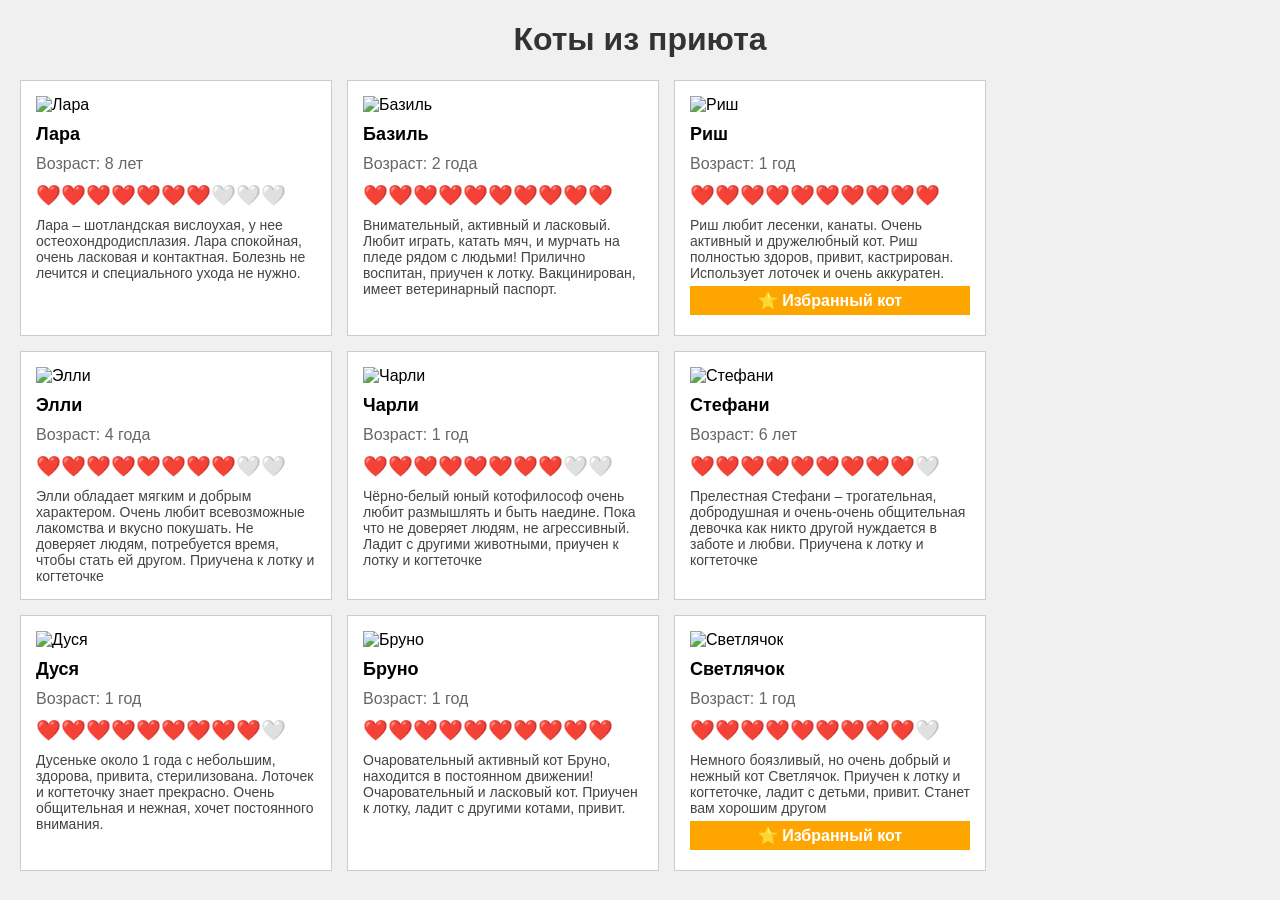
==== index.html @ 75bc2316 "Add files via upload" ====
<!DOCTYPE html>
<html lang="ru">
<head>
    <meta charset="UTF-8">
    <meta name="viewport" content="width=device-width, initial-scale=1.0">
    <title>Коты для усыновления</title>
    <style>
        body {
            font-family: Arial, sans-serif;
            margin: 20px;
            background-color: #f0f0f0;
        }
        
        h1 {
            text-align: center;
            color: #333;
        }
        
        .cats-container {
            display: flex;
            flex-wrap: wrap;
            gap: 15px;
            margin-top: 20px;
        }
        
        .cat-card {
            background: white;
            border: 1px solid #ccc;
            padding: 15px;
            width: 280px;
        }
        
        .cat-img {
            width: 100%;
            height: 180px;
            object-fit: cover;
        }
        
        .cat-name {
            font-weight: bold;
            font-size: 18px;
            margin: 10px 0;
        }
        
        .cat-age {
            color: #666;
            margin: 5px 0;
        }
        
        .rate-hearts {
            font-size: 20px;
            margin: 10px 0;
        }
        
        .description {
            margin-top: 10px;
            font-size: 14px;
            color: #444;
        }
        
        .favourite {
            background-color: orange;
            color: white;
            font-weight: bold;
            margin: 5px 0;
            text-align: center;
            padding: 5px;
        }
    </style>
</head>
<body>
    <h1>Коты из приюта</h1>
    
    <div class="cats-container" id="cats-container"></div>

    <script>
        const cats = [
            {
                "name": "Лара",
                "img_link": "https://www.friendforpet.ru/api/sites/default/files/2021-09/167200DD-A44F-4845-8D4D-ACCFC180165A.jpeg",
                "age": 8,
                "rate": 7,
                "favourite": false,
                "description": "Лара – шотландская вислоухая, у нее остеохондродисплазия. Лара спокойная, очень ласковая и контактная. Болезнь не лечится и специального ухода не нужно.",
                "id": 1
            },
            {
                "name": "Базиль",
                "img_link": "https://www.friendforpet.ru/api/sites/default/files/2022-01/064AEBCB-45EC-4CE7-AB13-C65F10F00B7B.jpeg",
                "age": 2,
                "rate": 10,
                "favourite": false,
                "description": "Внимательный, активный и ласковый. Любит играть, катать мяч, и мурчать на пледе рядом с людьми! Прилично воспитан, приучен к лотку. Вакцинирован, имеет ветеринарный паспорт.",
                "id": 2
            },
            {
                "name": "Риш",
                "img_link": "https://www.friendforpet.ru/api/sites/default/files/2022-01/_DM34706.JPG",
                "age": 1,
                "rate": 10,
                "favourite": true,
                "description": "Риш любит лесенки, канаты. Очень активный и дружелюбный кот. Риш полностью здоров, привит, кастрирован. Использует лоточек и очень аккуратен.",
                "id": 3
            },
            {
                "name": "Элли",
                "img_link": "https://www.friendforpet.ru/api/sites/default/files/2022-01/1_25.jpg",
                "age": 4,
                "rate": 8,
                "favourite": false,
                "description": "Элли обладает мягким и добрым характером. Очень любит всевозможные лакомства и вкусно покушать. Не доверяет людям, потребуется время, чтобы стать ей другом. Приучена к лотку и когтеточке",
                "id": 4
            },
            {
                "name": "Чарли",
                "img_link": "https://www.friendforpet.ru/api/sites/default/files/2022-01/%D0%BB%D0%B5%D0%B2%D0%B83_%D0%B0%D0%BB%D0%B5%D0%BA%D1%81.jpg",
                "age": 1,
                "rate": 8,
                "favourite": false,
                "description": "Чёрно-белый юный котофилософ очень любит размышлять и быть наедине. Пока что не доверяет людям, не агрессивный. Ладит с другими животными, приучен к лотку и когтеточке",
                "id": 5
            },
            {
                "name": "Стефани",
                "img_link": "https://www.friendforpet.ru/api/sites/default/files/2022-01/4_30.jpg",
                "age": 6,
                "rate": 9,
                "favourite": false,
                "description": "Прелестная Стефани – трогательная, добродушная и очень-очень общительная девочка как никто другой нуждается в заботе и любви. Приучена к лотку и когтеточке",
                "id": 6
            },
            {
                "name": "Дуся",
                "img_link": "https://www.friendforpet.ru/api/sites/default/files/2022-02/B1444207-6EE3-4BA4-97F7-2F9666AE2F63.jpeg",
                "age": 1,
                "rate": 9,
                "favourite": false,
                "description": "Дусеньке около 1 года с небольшим, здорова, привита, стерилизована. Лоточек и когтеточку знает прекрасно. Очень общительная и нежная, хочет постоянного внимания.",
                "id": 7
            },
            {
                "name": "Бруно",
                "img_link": "https://www.friendforpet.ru/api/sites/default/files/2022-01/IMG-20211223-WA0049.jpg",
                "age": 1,
                "rate": 10,
                "favourite": false,
                "description": "Очаровательный активный кот Бруно, находится в постоянном движении! Очаровательный и ласковый кот. Приучен к лотку, ладит с другими котами, привит.",
                "id": 8
            },
            {
                "name": "Светлячок",
                "img_link": "https://www.friendforpet.ru/api/sites/default/files/2022-01/%D1%81%D0%B2%D0%B5%D1%82%D0%BB%D1%8F%D1%87%D0%BE%D0%BA4_%D0%B0%D0%BB%D0%B5%D0%BA%D1%81.jpg",
                "age": 1,
                "rate": 9,
                "favourite": true,
                "description": "Немного боязливый, но очень добрый и нежный кот Светлячок. Приучен к лотку и когтеточке, ладит с детьми, привит. Станет вам хорошим другом",
                "id": 9
            }
        ];

        function createHearts(rate) {
            let hearts = "";
            for (let i = 0; i < 10; i++) {
                if (i < rate) {
                    hearts += "❤️";
                } else {
                    hearts += "🤍";
                }
            }
            return hearts;
        }

        function getAgeWord(age) {
            if (age === 1) return "год";
            if (age >= 2 && age <= 4) return "года";
            return "лет";
        }

        function createCatCard(cat) {
            const hearts = createHearts(cat.rate);
            const ageWord = getAgeWord(cat.age);
            
            let imgSrc = cat.img_link;
            
            let html = `
                <div class="cat-card">
                    <img src="${imgSrc}" alt="${cat.name}" class="cat-img">
                    <div class="cat-name">${cat.name}</div>
                    <div class="cat-age">Возраст: ${cat.age} ${ageWord}</div>
                    <div class="rate-hearts">${hearts}</div>
                    <div class="description">${cat.description}</div>
            `;
            
            if (cat.favourite) {
                html += `<div class="favourite">⭐ Избранный кот</div>`;
            }
            
            html += `</div>`;
            
            return html;
        }

        function displayCats() {
            const container = document.getElementById("cats-container");
            let allCardsHTML = "";
            
            cats.forEach(cat => {
                allCardsHTML += createCatCard(cat);
            });
            
            container.innerHTML = allCardsHTML;
        }

        document.addEventListener("DOMContentLoaded", displayCats);
    </script>
</body>
</html>
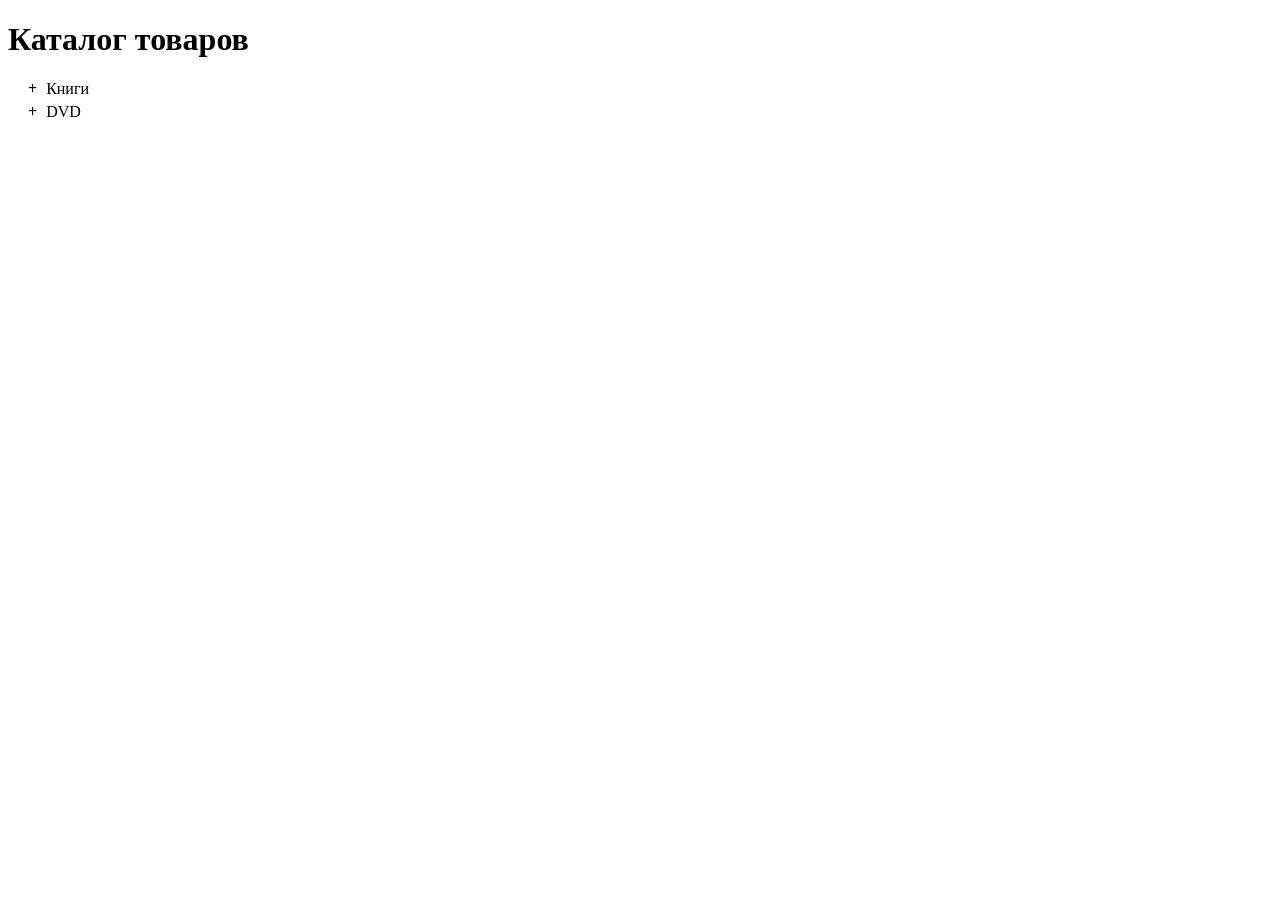
==== commit cd5b690b: "Update index.html" ====
--- a/index.html
+++ b/index.html
@@ -2,216 +2,85 @@
 <html lang="ru">
 <head>
     <meta charset="UTF-8">
-    <meta name="viewport" content="width=device-width, initial-scale=1.0">
-    <title>Коты для усыновления</title>
+    <title>Каталог товаров с плюсами и минусами</title>
     <style>
-        body {
-            font-family: Arial, sans-serif;
-            margin: 20px;
-            background-color: #f0f0f0;
+        ul {
+            list-style: none;
+            margin-left: 20px;
+            padding-left: 0;
         }
-        
-        h1 {
-            text-align: center;
-            color: #333;
-        }
-        
-        .cats-container {
-            display: flex;
-            flex-wrap: wrap;
-            gap: 15px;
-            margin-top: 20px;
-        }
-        
-        .cat-card {
-            background: white;
-            border: 1px solid #ccc;
-            padding: 15px;
-            width: 280px;
-        }
-        
-        .cat-img {
-            width: 100%;
-            height: 180px;
-            object-fit: cover;
-        }
-        
-        .cat-name {
-            font-weight: bold;
-            font-size: 18px;
-            margin: 10px 0;
-        }
-        
-        .cat-age {
-            color: #666;
+        li {
             margin: 5px 0;
         }
-        
-        .rate-hearts {
-            font-size: 20px;
-            margin: 10px 0;
+        .marker {
+            font-weight: bold;
+            margin-right: 5px;
         }
-        
-        .description {
-            margin-top: 10px;
-            font-size: 14px;
-            color: #444;
-        }
-        
-        .favourite {
-            background-color: orange;
-            color: white;
-            font-weight: bold;
-            margin: 5px 0;
-            text-align: center;
-            padding: 5px;
+        ul[hidden] {
+            display: none;
         }
     </style>
 </head>
 <body>
-    <h1>Коты из приюта</h1>
-    
-    <div class="cats-container" id="cats-container"></div>
+    <h1>Каталог товаров</h1>
+
+    <ul id="catalog">
+        <li>
+            <span class="marker">+ </span><span class="item-text">Книги</span>
+            <ul hidden>
+                <li><span class="marker">+ </span><span class="item-text">Отечественные</span></li>
+                <li>
+                    <span class="marker">+ </span><span class="item-text">Зарубежные</span>
+                    <ul hidden>
+                        <li><span class="marker">+ </span><span class="item-text">Детективы</span></li>
+                        <li><span class="marker">+ </span><span class="item-text">Научная фантастика</span></li>
+                        <li><span class="marker">+ </span><span class="item-text">Исторические</span></li>
+                    </ul>
+                </li>
+            </ul>
+        </li>
+        <li>
+            <span class="marker">+ </span><span class="item-text">DVD</span>
+            <ul hidden>
+                <li>
+                    <span class="marker">+ </span><span class="item-text">Отечественные</span>
+                    <ul hidden>
+                        <li><span class="marker">+ </span><span class="item-text">Детективы</span></li>
+                        <li><span class="marker">+ </span><span class="item-text">Научная фантастика</span></li>
+                        <li><span class="marker">+ </span><span class="item-text">Исторические</span></li>
+                    </ul>
+                </li>
+                <li><span class="marker">+ </span><span class="item-text">Зарубежные</span></li>
+            </ul>
+        </li>
+    </ul>
 
     <script>
-        const cats = [
-            {
-                "name": "Лара",
-                "img_link": "https://www.friendforpet.ru/api/sites/default/files/2021-09/167200DD-A44F-4845-8D4D-ACCFC180165A.jpeg",
-                "age": 8,
-                "rate": 7,
-                "favourite": false,
-                "description": "Лара – шотландская вислоухая, у нее остеохондродисплазия. Лара спокойная, очень ласковая и контактная. Болезнь не лечится и специального ухода не нужно.",
-                "id": 1
-            },
-            {
-                "name": "Базиль",
-                "img_link": "https://www.friendforpet.ru/api/sites/default/files/2022-01/064AEBCB-45EC-4CE7-AB13-C65F10F00B7B.jpeg",
-                "age": 2,
-                "rate": 10,
-                "favourite": false,
-                "description": "Внимательный, активный и ласковый. Любит играть, катать мяч, и мурчать на пледе рядом с людьми! Прилично воспитан, приучен к лотку. Вакцинирован, имеет ветеринарный паспорт.",
-                "id": 2
-            },
-            {
-                "name": "Риш",
-                "img_link": "https://www.friendforpet.ru/api/sites/default/files/2022-01/_DM34706.JPG",
-                "age": 1,
-                "rate": 10,
-                "favourite": true,
-                "description": "Риш любит лесенки, канаты. Очень активный и дружелюбный кот. Риш полностью здоров, привит, кастрирован. Использует лоточек и очень аккуратен.",
-                "id": 3
-            },
-            {
-                "name": "Элли",
-                "img_link": "https://www.friendforpet.ru/api/sites/default/files/2022-01/1_25.jpg",
-                "age": 4,
-                "rate": 8,
-                "favourite": false,
-                "description": "Элли обладает мягким и добрым характером. Очень любит всевозможные лакомства и вкусно покушать. Не доверяет людям, потребуется время, чтобы стать ей другом. Приучена к лотку и когтеточке",
-                "id": 4
-            },
-            {
-                "name": "Чарли",
-                "img_link": "https://www.friendforpet.ru/api/sites/default/files/2022-01/%D0%BB%D0%B5%D0%B2%D0%B83_%D0%B0%D0%BB%D0%B5%D0%BA%D1%81.jpg",
-                "age": 1,
-                "rate": 8,
-                "favourite": false,
-                "description": "Чёрно-белый юный котофилософ очень любит размышлять и быть наедине. Пока что не доверяет людям, не агрессивный. Ладит с другими животными, приучен к лотку и когтеточке",
-                "id": 5
-            },
-            {
-                "name": "Стефани",
-                "img_link": "https://www.friendforpet.ru/api/sites/default/files/2022-01/4_30.jpg",
-                "age": 6,
-                "rate": 9,
-                "favourite": false,
-                "description": "Прелестная Стефани – трогательная, добродушная и очень-очень общительная девочка как никто другой нуждается в заботе и любви. Приучена к лотку и когтеточке",
-                "id": 6
-            },
-            {
-                "name": "Дуся",
-                "img_link": "https://www.friendforpet.ru/api/sites/default/files/2022-02/B1444207-6EE3-4BA4-97F7-2F9666AE2F63.jpeg",
-                "age": 1,
-                "rate": 9,
-                "favourite": false,
-                "description": "Дусеньке около 1 года с небольшим, здорова, привита, стерилизована. Лоточек и когтеточку знает прекрасно. Очень общительная и нежная, хочет постоянного внимания.",
-                "id": 7
-            },
-            {
-                "name": "Бруно",
-                "img_link": "https://www.friendforpet.ru/api/sites/default/files/2022-01/IMG-20211223-WA0049.jpg",
-                "age": 1,
-                "rate": 10,
-                "favourite": false,
-                "description": "Очаровательный активный кот Бруно, находится в постоянном движении! Очаровательный и ласковый кот. Приучен к лотку, ладит с другими котами, привит.",
-                "id": 8
-            },
-            {
-                "name": "Светлячок",
-                "img_link": "https://www.friendforpet.ru/api/sites/default/files/2022-01/%D1%81%D0%B2%D0%B5%D1%82%D0%BB%D1%8F%D1%87%D0%BE%D0%BA4_%D0%B0%D0%BB%D0%B5%D0%BA%D1%81.jpg",
-                "age": 1,
-                "rate": 9,
-                "favourite": true,
-                "description": "Немного боязливый, но очень добрый и нежный кот Светлячок. Приучен к лотку и когтеточке, ладит с детьми, привит. Станет вам хорошим другом",
-                "id": 9
-            }
-        ];
+        document.addEventListener('DOMContentLoaded', function() {
+            const items = document.querySelectorAll('#catalog li');
 
-        function createHearts(rate) {
-            let hearts = "";
-            for (let i = 0; i < 10; i++) {
-                if (i < rate) {
-                    hearts += "❤️";
+            items.forEach(function(li) {
+                const submenu = li.querySelector(':scope > ul');
+                const marker = li.querySelector('.marker');
+                const textSpan = li.querySelector('.item-text');
+
+                if (submenu) {
+                    li.addEventListener('click', function(event) {
+                        event.stopPropagation();
+                        submenu.hidden = !submenu.hidden;
+                        if (submenu.hidden) {
+                            marker.textContent = '+ ';
+                        } else {
+                            marker.textContent = '- ';
+                        }
+                    });
                 } else {
-                    hearts += "🤍";
+                    li.addEventListener('click', function(event) {
+                        event.stopPropagation();
+                    });
                 }
-            }
-            return hearts;
-        }
-
-        function getAgeWord(age) {
-            if (age === 1) return "год";
-            if (age >= 2 && age <= 4) return "года";
-            return "лет";
-        }
-
-        function createCatCard(cat) {
-            const hearts = createHearts(cat.rate);
-            const ageWord = getAgeWord(cat.age);
-            
-            let imgSrc = cat.img_link;
-            
-            let html = `
-                <div class="cat-card">
-                    <img src="${imgSrc}" alt="${cat.name}" class="cat-img">
-                    <div class="cat-name">${cat.name}</div>
-                    <div class="cat-age">Возраст: ${cat.age} ${ageWord}</div>
-                    <div class="rate-hearts">${hearts}</div>
-                    <div class="description">${cat.description}</div>
-            `;
-            
-            if (cat.favourite) {
-                html += `<div class="favourite">⭐ Избранный кот</div>`;
-            }
-            
-            html += `</div>`;
-            
-            return html;
-        }
-
-        function displayCats() {
-            const container = document.getElementById("cats-container");
-            let allCardsHTML = "";
-            
-            cats.forEach(cat => {
-                allCardsHTML += createCatCard(cat);
             });
-            
-            container.innerHTML = allCardsHTML;
-        }
-
-        document.addEventListener("DOMContentLoaded", displayCats);
+        });
     </script>
 </body>
-</html>+</html>
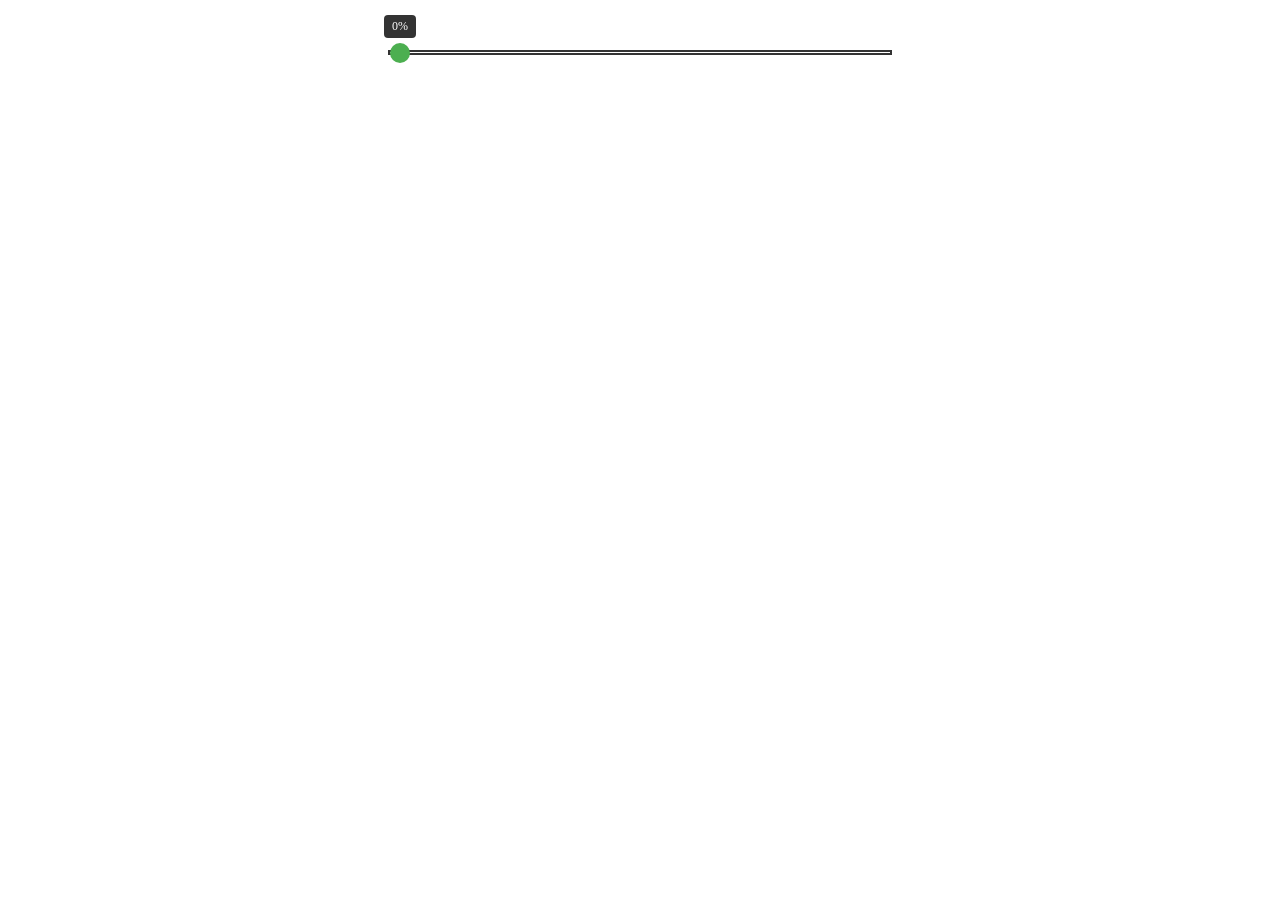
==== commit 186e5a04: "KT4" ====
--- a/index.html
+++ b/index.html
@@ -1,86 +1,153 @@
 <!DOCTYPE html>
-<html lang="ru">
+<html lang="en">
 <head>
     <meta charset="UTF-8">
-    <title>Каталог товаров с плюсами и минусами</title>
+    <meta name="viewport" content="width=device-width, initial-scale=1.0">
+    <title>Document</title>
     <style>
-        ul {
-            list-style: none;
-            margin-left: 20px;
-            padding-left: 0;
+        #box {
+            width: 500px;
+            height: 1px;
+            border: 2px solid #333;
+            position: relative;
+            margin: 50px auto;
+            background-color: #ffffff;
         }
-        li {
-            margin: 5px 0;
+        
+        #shrek {
+            width: 20px;
+            height: 20px;
+            background-color: #4caf50;
+            border-radius: 50%;
+            position: absolute;
+            cursor: pointer;
+            left: 0;
+            top: 50%;
+            transform: translateY(-50%);
         }
-        .marker {
-            font-weight: bold;
-            margin-right: 5px;
+        
+        #shrek:hover {
+            background-color: #45a049;
         }
-        ul[hidden] {
-            display: none;
+
+        .counter {
+            position: absolute;
+            bottom: 25px;
+            left: 50%;
+            transform: translateX(-50%);
+            background-color: rgba(0, 0, 0, 0.8);
+            color: white;
+            padding: 4px 8px;
+            border-radius: 4px;
+            font-size: 12px;
+            white-space: nowrap;
+        }
+
+        .fill-bar {
+            position: absolute;
+            top: 0;
+            left: 0;
+            height: 100%;
+            width: 0%;
+            background-color: #00ff08;
+            pointer-events: none;
+            border-radius: 2px;
         }
     </style>
 </head>
 <body>
-    <h1>Каталог товаров</h1>
+    <div id="box">
+        <div class="fill-bar"></div>
+        <div id="shrek">
+            <div class="counter">0%</div>
+        </div>
+    </div>
+    <script>
+    shrek.onmousedown = (event) =>{
+        event.preventDefault();
+        if (event.button !== 0) return;
+        const leftStop = box.getBoundingClientRect().width - shrek.getBoundingClientRect().width
 
-    <ul id="catalog">
-        <li>
-            <span class="marker">+ </span><span class="item-text">Книги</span>
-            <ul hidden>
-                <li><span class="marker">+ </span><span class="item-text">Отечественные</span></li>
-                <li>
-                    <span class="marker">+ </span><span class="item-text">Зарубежные</span>
-                    <ul hidden>
-                        <li><span class="marker">+ </span><span class="item-text">Детективы</span></li>
-                        <li><span class="marker">+ </span><span class="item-text">Научная фантастика</span></li>
-                        <li><span class="marker">+ </span><span class="item-text">Исторические</span></li>
-                    </ul>
-                </li>
-            </ul>
-        </li>
-        <li>
-            <span class="marker">+ </span><span class="item-text">DVD</span>
-            <ul hidden>
-                <li>
-                    <span class="marker">+ </span><span class="item-text">Отечественные</span>
-                    <ul hidden>
-                        <li><span class="marker">+ </span><span class="item-text">Детективы</span></li>
-                        <li><span class="marker">+ </span><span class="item-text">Научная фантастика</span></li>
-                        <li><span class="marker">+ </span><span class="item-text">Исторические</span></li>
-                    </ul>
-                </li>
-                <li><span class="marker">+ </span><span class="item-text">Зарубежные</span></li>
-            </ul>
-        </li>
-    </ul>
+        const offsetX = event.clientX - shrek.getBoundingClientRect().left
 
-    <script>
-        document.addEventListener('DOMContentLoaded', function() {
-            const items = document.querySelectorAll('#catalog li');
+        function moveTo(event){
+            let left = event.pageX -offsetX - box.getBoundingClientRect().left
+            if(left> leftStop) left = leftStop;
+            if(left<0) left = 0;
 
-            items.forEach(function(li) {
-                const submenu = li.querySelector(':scope > ul');
-                const marker = li.querySelector('.marker');
-                const textSpan = li.querySelector('.item-text');
+            const maxLeft = leftStop;
+            const percentage = (left / maxLeft) * 100;
+            const steps = [0, 10, 20, 30, 40, 50, 60, 70, 80, 90, 100];
+            
+            let closestStep = steps.reduce((prev, curr) => {
+                return (Math.abs(curr - percentage) < Math.abs(prev - percentage) ? curr : prev);
+            });
+            
+            left = (closestStep / 100) * maxLeft;
 
-                if (submenu) {
-                    li.addEventListener('click', function(event) {
-                        event.stopPropagation();
-                        submenu.hidden = !submenu.hidden;
-                        if (submenu.hidden) {
-                            marker.textContent = '+ ';
-                        } else {
-                            marker.textContent = '- ';
-                        }
-                    });
-                } else {
-                    li.addEventListener('click', function(event) {
-                        event.stopPropagation();
-                    });
-                }
-            });
-        });
-    </script>
+            shrek.style.left = left + "px";
+            updateCounter();
+        }
+
+        document.addEventListener("mousemove", moveTo);
+        document.onmouseup = (event) => {
+            if (event.button !==0)return;
+            document.removeEventListener("mousemove", moveTo);
+            document.onmouseup = null;
+            updateCounter();
+        }
+    }
+    const fillBar = document.querySelector('.fill-bar');
+    const counter = document.querySelector('.counter');
+    
+    function updateCounter() {
+        const currentLeft = parseFloat(shrek.style.left) || 0;
+        const maxLeft = box.getBoundingClientRect().width - shrek.getBoundingClientRect().width;
+        let percentage = (currentLeft / maxLeft) * 100;
+        percentage = Math.min(100, Math.max(0, percentage));
+        const roundedPercentage = Math.round(percentage);
+
+        
+        counter.textContent = `${roundedPercentage}%`;
+        counter.classList.add('visible');
+
+        fillBar.style.width = `${percentage}%`;
+    }
+
+    box.addEventListener('click', (event) => {
+    if (event.target === shrek) return;
+    const boxRect = box.getBoundingClientRect();
+    const clickX = event.clientX - boxRect.left;
+    const maxLeft = boxRect.width - shrek.getBoundingClientRect().width;
+    let newLeft = clickX - (shrek.getBoundingClientRect().width / 2);
+    newLeft = Math.max(0, Math.min(maxLeft, newLeft));
+    shrek.style.left = newLeft + "px";
+    updateCounter();
+});
+
+box.addEventListener('click', (event) => {
+    if (event.target === shrek) return; 
+    const boxRect = box.getBoundingClientRect();
+    const shrekRect = shrek.getBoundingClientRect();
+    const clickX = event.clientX - boxRect.left;
+    const maxLeft = boxRect.width - shrekRect.width;
+    let newLeft = clickX - (shrekRect.width / 2);
+    newLeft = Math.max(0, Math.min(maxLeft, newLeft));
+    const percentage = (newLeft / maxLeft) * 100;
+    const steps = [0, 10, 20, 30, 40, 50, 60, 70, 80, 90, 100];
+    
+    let closestStep = steps.reduce((prev, curr) => {
+        return (Math.abs(curr - percentage) < Math.abs(prev - percentage) ? curr : prev);
+    });
+    newLeft = (closestStep / 100) * maxLeft;
+    shrek.style.left = newLeft + "px";
+    updateCounter();
+});
+    
+    setTimeout(() => {
+        updateCounter();
+    }, 100);
+
+</script>
 </body>
-</html>
+</html>
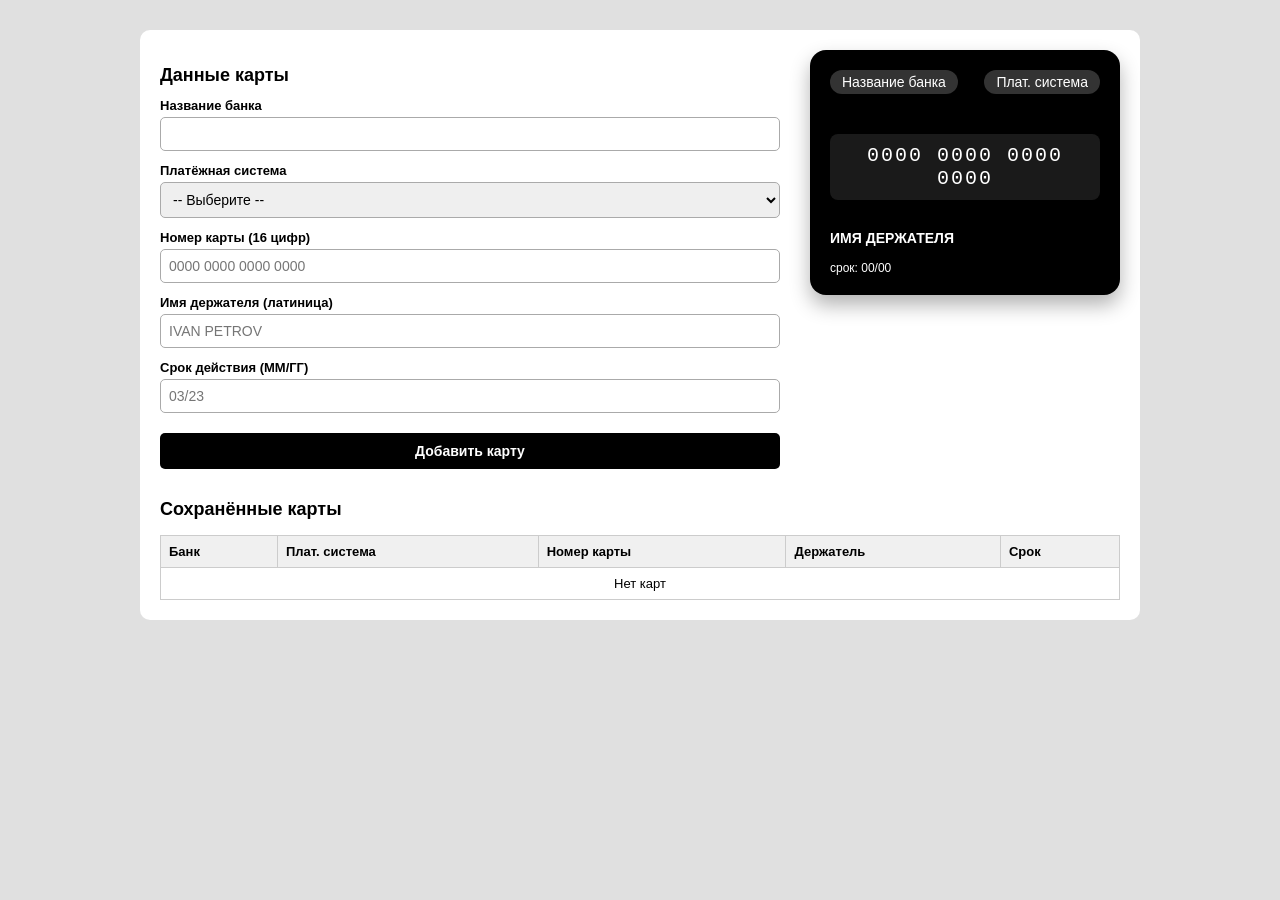
==== commit 99d05861: "KT_BANK_CARD" ====
--- a/index.html
+++ b/index.html
@@ -1,153 +1,310 @@
 <!DOCTYPE html>
-<html lang="en">
+<html lang="ru">
 <head>
     <meta charset="UTF-8">
-    <meta name="viewport" content="width=device-width, initial-scale=1.0">
-    <title>Document</title>
+    <title>Банковская карта</title>
     <style>
-        #box {
-            width: 500px;
-            height: 1px;
-            border: 2px solid #333;
-            position: relative;
-            margin: 50px auto;
-            background-color: #ffffff;
-        }
-        
-        #shrek {
-            width: 20px;
-            height: 20px;
-            background-color: #4caf50;
-            border-radius: 50%;
-            position: absolute;
+        * {
+            margin: 0;
+            padding: 0;
+            box-sizing: border-box;
+        }
+        body {
+            background: #e0e0e0;
+            padding: 30px 20px;
+            font-family: Arial, Helvetica, sans-serif;
+        }
+        .container {
+            max-width: 1000px;
+            margin: 0 auto;
+            background: white;
+            padding: 20px;
+            border-radius: 10px;
+        }
+        .row {
+            display: flex;
+            gap: 30px;
+            flex-wrap: wrap;
+            margin-bottom: 30px;
+        }
+        .form {
+            flex: 2;
+            min-width: 250px;
+        }
+        .card-area {
+            flex: 1;
+            min-width: 280px;
+        }
+        .card {
+            background: black;
+            border-radius: 16px;
+            padding: 20px;
+            color: white;
+            box-shadow: 0 10px 20px rgba(0,0,0,0.3);
+        }
+        .card-top {
+            display: flex;
+            justify-content: space-between;
+            margin-bottom: 40px;
+            font-size: 14px;
+        }
+        .bank {
+            background: rgba(255,255,255,0.2);
+            padding: 4px 12px;
+            border-radius: 20px;
+        }
+        .pay {
+            background: rgba(255,255,255,0.2);
+            padding: 4px 12px;
+            border-radius: 20px;
+        }
+        .card-number {
+            font-family: 'Courier New', monospace;
+            font-size: 20px;
+            letter-spacing: 2px;
+            text-align: center;
+            margin-bottom: 30px;
+            background: rgba(255,255,255,0.1);
+            padding: 10px;
+            border-radius: 8px;
+        }
+        .card-holder {
+            font-size: 14px;
+            text-transform: uppercase;
+            margin-bottom: 15px;
+            font-weight: bold;
+        }
+        .card-expiry {
+            font-size: 12px;
+        }
+        label {
+            display: block;
+            margin-top: 12px;
+            font-size: 13px;
+            font-weight: bold;
+        }
+        input, select, button {
+            width: 100%;
+            padding: 8px;
+            margin-top: 4px;
+            border: 1px solid #aaa;
+            border-radius: 5px;
+            font-family: Arial, sans-serif;
+            font-size: 14px;
+        }
+        button {
+            background: black;
+            color: white;
+            border: none;
+            margin-top: 20px;
             cursor: pointer;
-            left: 0;
-            top: 50%;
-            transform: translateY(-50%);
-        }
-        
-        #shrek:hover {
-            background-color: #45a049;
-        }
-
-        .counter {
-            position: absolute;
-            bottom: 25px;
-            left: 50%;
-            transform: translateX(-50%);
-            background-color: rgba(0, 0, 0, 0.8);
-            color: white;
-            padding: 4px 8px;
-            border-radius: 4px;
-            font-size: 12px;
-            white-space: nowrap;
-        }
-
-        .fill-bar {
-            position: absolute;
-            top: 0;
-            left: 0;
-            height: 100%;
-            width: 0%;
-            background-color: #00ff08;
-            pointer-events: none;
-            border-radius: 2px;
+            padding: 10px;
+            font-weight: bold;
+        }
+        button:hover {
+            background: #333;
+        }
+        table {
+            width: 100%;
+            border-collapse: collapse;
+            margin-top: 15px;
+            font-size: 13px;
+        }
+        th, td {
+            border: 1px solid #ccc;
+            padding: 8px;
+            text-align: left;
+        }
+        th {
+            background: #f0f0f0;
+        }
+        h3 {
+            margin: 15px 0 5px 0;
+            font-size: 18px;
         }
     </style>
 </head>
 <body>
-    <div id="box">
-        <div class="fill-bar"></div>
-        <div id="shrek">
-            <div class="counter">0%</div>
+<div class="container">
+    <div class="row">
+        <div class="form">
+            <h3>Данные карты</h3>
+            <form id="cardForm">
+                <label>Название банка</label>
+                <input type="text" id="bankName" autocomplete="off">
+
+                <label>Платёжная система</label>
+                <select id="paySystem">
+                    <option value="">-- Выберите --</option>
+                    <option value="Visa">Visa</option>
+                    <option value="MasterCard">MasterCard</option>
+                    <option value="Mir">Мир</option>
+                </select>
+
+                <label>Номер карты (16 цифр)</label>
+                <input type="text" id="cardNumber" maxlength="19" placeholder="0000 0000 0000 0000" autocomplete="off">
+
+                <label>Имя держателя (латиница)</label>
+                <input type="text" id="cardHolder" placeholder="IVAN PETROV" autocomplete="off">
+
+                <label>Срок действия (ММ/ГГ)</label>
+                <input type="text" id="expiry" placeholder="03/23" maxlength="5" autocomplete="off">
+
+                <button type="submit">Добавить карту</button>
+            </form>
+        </div>
+
+        <div class="card-area">
+            <div class="card">
+                <div class="card-top">
+                    <span class="bank" id="previewBank">Название банка</span>
+                    <span class="pay" id="previewPay">Плат. система</span>
+                </div>
+                <div class="card-number" id="previewNumber">0000 0000 0000 0000</div>
+                <div class="card-holder" id="previewHolder">ИМЯ ДЕРЖАТЕЛЯ</div>
+                <div class="card-expiry" id="previewExpiry">срок: 00/00</div>
+            </div>
         </div>
     </div>
-    <script>
-    shrek.onmousedown = (event) =>{
-        event.preventDefault();
-        if (event.button !== 0) return;
-        const leftStop = box.getBoundingClientRect().width - shrek.getBoundingClientRect().width
-
-        const offsetX = event.clientX - shrek.getBoundingClientRect().left
-
-        function moveTo(event){
-            let left = event.pageX -offsetX - box.getBoundingClientRect().left
-            if(left> leftStop) left = leftStop;
-            if(left<0) left = 0;
-
-            const maxLeft = leftStop;
-            const percentage = (left / maxLeft) * 100;
-            const steps = [0, 10, 20, 30, 40, 50, 60, 70, 80, 90, 100];
-            
-            let closestStep = steps.reduce((prev, curr) => {
-                return (Math.abs(curr - percentage) < Math.abs(prev - percentage) ? curr : prev);
-            });
-            
-            left = (closestStep / 100) * maxLeft;
-
-            shrek.style.left = left + "px";
-            updateCounter();
-        }
-
-        document.addEventListener("mousemove", moveTo);
-        document.onmouseup = (event) => {
-            if (event.button !==0)return;
-            document.removeEventListener("mousemove", moveTo);
-            document.onmouseup = null;
-            updateCounter();
-        }
-    }
-    const fillBar = document.querySelector('.fill-bar');
-    const counter = document.querySelector('.counter');
-    
-    function updateCounter() {
-        const currentLeft = parseFloat(shrek.style.left) || 0;
-        const maxLeft = box.getBoundingClientRect().width - shrek.getBoundingClientRect().width;
-        let percentage = (currentLeft / maxLeft) * 100;
-        percentage = Math.min(100, Math.max(0, percentage));
-        const roundedPercentage = Math.round(percentage);
-
-        
-        counter.textContent = `${roundedPercentage}%`;
-        counter.classList.add('visible');
-
-        fillBar.style.width = `${percentage}%`;
-    }
-
-    box.addEventListener('click', (event) => {
-    if (event.target === shrek) return;
-    const boxRect = box.getBoundingClientRect();
-    const clickX = event.clientX - boxRect.left;
-    const maxLeft = boxRect.width - shrek.getBoundingClientRect().width;
-    let newLeft = clickX - (shrek.getBoundingClientRect().width / 2);
-    newLeft = Math.max(0, Math.min(maxLeft, newLeft));
-    shrek.style.left = newLeft + "px";
-    updateCounter();
-});
-
-box.addEventListener('click', (event) => {
-    if (event.target === shrek) return; 
-    const boxRect = box.getBoundingClientRect();
-    const shrekRect = shrek.getBoundingClientRect();
-    const clickX = event.clientX - boxRect.left;
-    const maxLeft = boxRect.width - shrekRect.width;
-    let newLeft = clickX - (shrekRect.width / 2);
-    newLeft = Math.max(0, Math.min(maxLeft, newLeft));
-    const percentage = (newLeft / maxLeft) * 100;
-    const steps = [0, 10, 20, 30, 40, 50, 60, 70, 80, 90, 100];
-    
-    let closestStep = steps.reduce((prev, curr) => {
-        return (Math.abs(curr - percentage) < Math.abs(prev - percentage) ? curr : prev);
+
+    <h3>Сохранённые карты</h3>
+    <table id="cardsTable">
+        <thead>
+            <tr><th>Банк</th><th>Плат. система</th><th>Номер карты</th><th>Держатель</th><th>Срок</th></tr>
+        </thead>
+        <tbody id="tableBody"></tbody>
+    </table>
+</div>
+
+<script>
+    const bank = document.getElementById('bankName');
+    const paySys = document.getElementById('paySystem');
+    const number = document.getElementById('cardNumber');
+    const holder = document.getElementById('cardHolder');
+    const expiry = document.getElementById('expiry');
+    const tbody = document.getElementById('tableBody');
+
+    function showEmptyMessage() {
+        tbody.innerHTML = '';
+        const row = document.createElement('tr');
+        const cell = document.createElement('td');
+        cell.setAttribute('colspan', '5');
+        cell.style.textAlign = 'center';
+        cell.textContent = 'Нет карт';
+        row.appendChild(cell);
+        tbody.appendChild(row);
+    }
+    showEmptyMessage();
+
+    function updatePreview() {
+        document.getElementById('previewBank').textContent = bank.value.trim() || 'Название банка';
+        document.getElementById('previewPay').textContent = paySys.value || 'Плат. система';
+        
+        let num = number.value.replace(/\s/g, '').slice(0, 16);
+        let formatted = num.length ? num.match(/.{1,4}/g).join(' ') : '0000 0000 0000 0000';
+        document.getElementById('previewNumber').textContent = formatted;
+        
+        let holderText = holder.value.trim().toUpperCase();
+        document.getElementById('previewHolder').textContent = holderText || 'ИМЯ ДЕРЖАТЕЛЯ';
+        document.getElementById('previewExpiry').textContent = expiry.value.trim() ? `срок: ${expiry.value}` : 'срок: 00/00';
+    }
+
+    function validate() {
+        if (!bank.value.trim()) {
+            console.log('Ошибка: не указано название банка');
+            return false;
+        }
+        if (!paySys.value) {
+            console.log('Ошибка: не выбрана платёжная система');
+            return false;
+        }
+        let numClean = number.value.replace(/\s/g, '');
+        if (!/^\d{16}$/.test(numClean)) {
+            console.log('Ошибка: номер карты должен содержать 16 цифр');
+            return false;
+        }
+        if (!holder.value.trim()) {
+            console.log('Ошибка: не указано имя держателя');
+            return false;
+        }
+        if (!/^[A-Za-z\s\.\-]+$/.test(holder.value.trim())) {
+            console.log('Ошибка: имя держателя должно быть на латинице. Вы ввели: ' + holder.value.trim());
+            return false;
+        }
+        if (!/^(0[1-9]|1[0-2])\/\d{2}$/.test(expiry.value.trim())) {
+            console.log('Ошибка: срок должен быть в формате ММ/ГГ');
+            return false;
+        }
+        return true;
+    }
+
+    function addToTable() {
+        if (tbody.children.length === 1 && tbody.children[0].children[0].getAttribute('colspan') === '5') {
+            tbody.innerHTML = '';
+        }
+        
+        let numClean = number.value.replace(/\s/g, '');
+        let numPretty = numClean.match(/.{1,4}/g).join(' ');
+        
+        const row = document.createElement('tr');
+        
+        const cellBank = document.createElement('td');
+        cellBank.textContent = bank.value.trim();
+        row.appendChild(cellBank);
+        
+        const cellPay = document.createElement('td');
+        cellPay.textContent = paySys.value;
+        row.appendChild(cellPay);
+        
+        const cellNum = document.createElement('td');
+        cellNum.textContent = numPretty;
+        row.appendChild(cellNum);
+        
+        const cellHolder = document.createElement('td');
+        cellHolder.textContent = holder.value.trim().toUpperCase();
+        row.appendChild(cellHolder);
+        
+        const cellExpiry = document.createElement('td');
+        cellExpiry.textContent = expiry.value.trim();
+        row.appendChild(cellExpiry);
+        
+        tbody.appendChild(row);
+    }
+
+    function resetForm() {
+        bank.value = '';
+        paySys.value = '';
+        number.value = '';
+        holder.value = '';
+        expiry.value = '';
+        updatePreview();
+    }
+
+    document.getElementById('cardForm').addEventListener('submit', (e) => {
+        e.preventDefault();
+        if (validate()) {
+            addToTable();
+            resetForm();
+        }
     });
-    newLeft = (closestStep / 100) * maxLeft;
-    shrek.style.left = newLeft + "px";
-    updateCounter();
-});
-    
-    setTimeout(() => {
-        updateCounter();
-    }, 100);
-
+
+    number.addEventListener('input', function() {
+        this.value = this.value.replace(/[^\d]/g, '').replace(/(\d{4})(?=\d)/g, '$1 ').slice(0, 19);
+        updatePreview();
+    });
+
+    expiry.addEventListener('input', function() {
+        let v = this.value.replace(/[^\d]/g, '');
+        if (v.length >= 2) v = v.slice(0, 2) + '/' + v.slice(2, 4);
+        this.value = v.slice(0, 5);
+        updatePreview();
+    });
+
+    holder.addEventListener('input', updatePreview);
+    bank.addEventListener('input', updatePreview);
+    paySys.addEventListener('change', updatePreview);
+
+    updatePreview();
 </script>
 </body>
 </html>
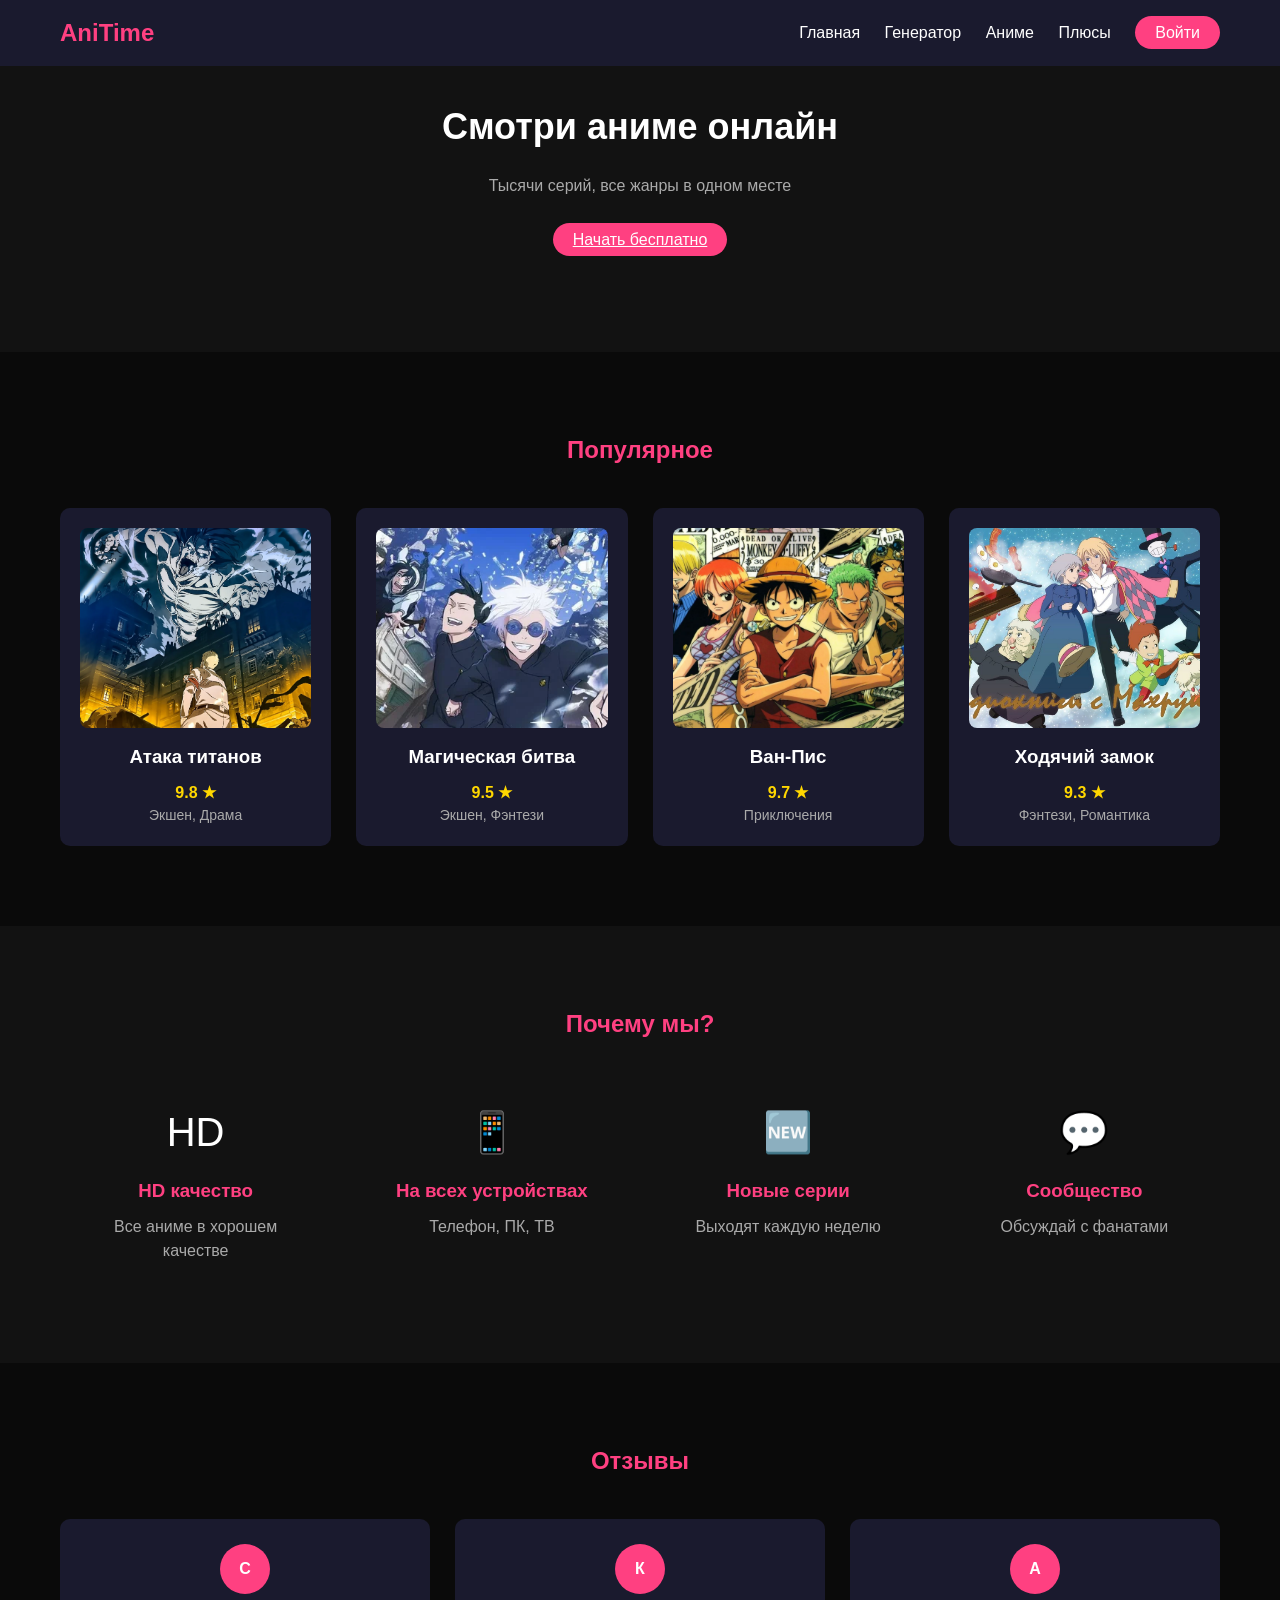
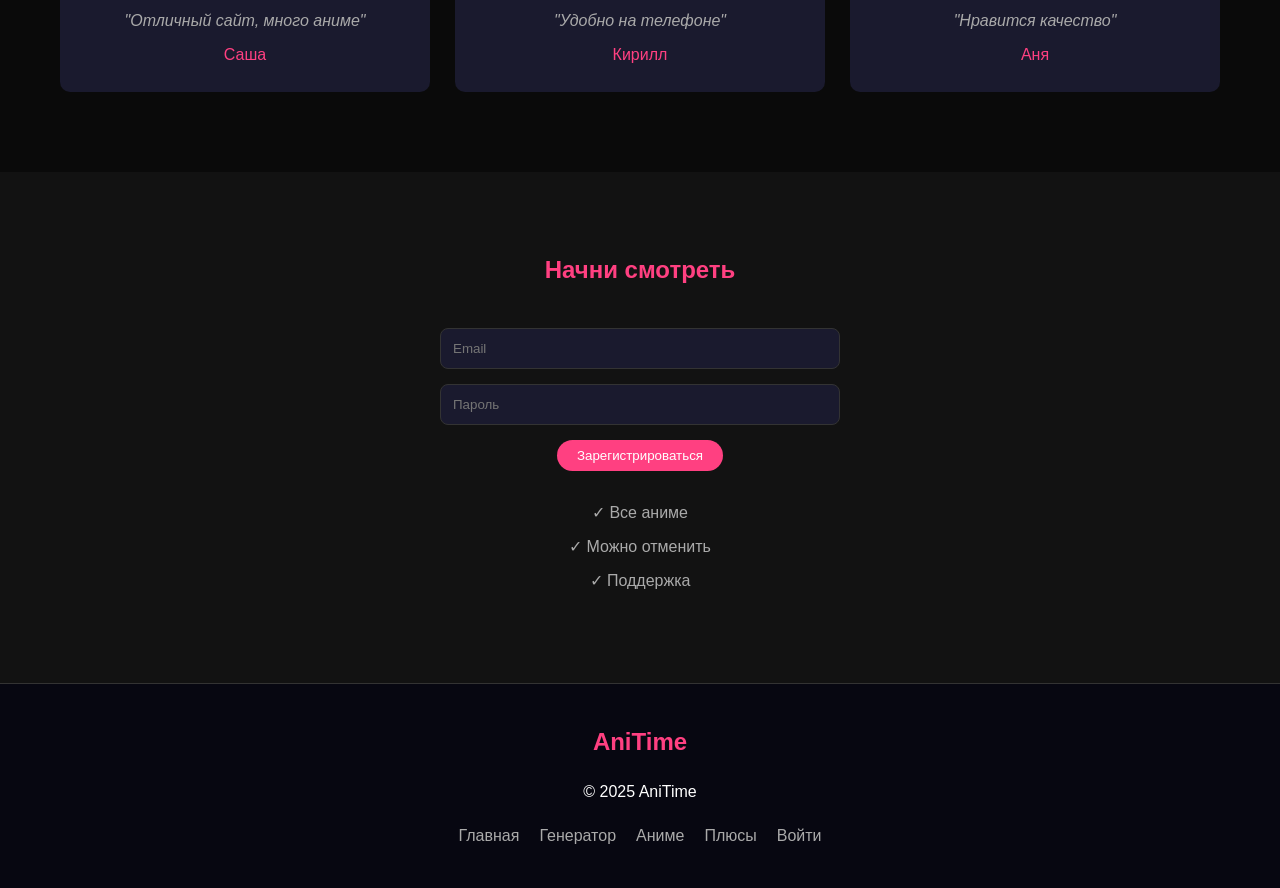
==== commit 76e3426f: "Eh" ====
--- a/index.html
+++ b/index.html
@@ -2,309 +2,175 @@
 <html lang="ru">
 <head>
     <meta charset="UTF-8">
-    <title>Банковская карта</title>
-    <style>
-        * {
-            margin: 0;
-            padding: 0;
-            box-sizing: border-box;
-        }
-        body {
-            background: #e0e0e0;
-            padding: 30px 20px;
-            font-family: Arial, Helvetica, sans-serif;
-        }
-        .container {
-            max-width: 1000px;
-            margin: 0 auto;
-            background: white;
-            padding: 20px;
-            border-radius: 10px;
-        }
-        .row {
-            display: flex;
-            gap: 30px;
-            flex-wrap: wrap;
-            margin-bottom: 30px;
-        }
-        .form {
-            flex: 2;
-            min-width: 250px;
-        }
-        .card-area {
-            flex: 1;
-            min-width: 280px;
-        }
-        .card {
-            background: black;
-            border-radius: 16px;
-            padding: 20px;
-            color: white;
-            box-shadow: 0 10px 20px rgba(0,0,0,0.3);
-        }
-        .card-top {
-            display: flex;
-            justify-content: space-between;
-            margin-bottom: 40px;
-            font-size: 14px;
-        }
-        .bank {
-            background: rgba(255,255,255,0.2);
-            padding: 4px 12px;
-            border-radius: 20px;
-        }
-        .pay {
-            background: rgba(255,255,255,0.2);
-            padding: 4px 12px;
-            border-radius: 20px;
-        }
-        .card-number {
-            font-family: 'Courier New', monospace;
-            font-size: 20px;
-            letter-spacing: 2px;
-            text-align: center;
-            margin-bottom: 30px;
-            background: rgba(255,255,255,0.1);
-            padding: 10px;
-            border-radius: 8px;
-        }
-        .card-holder {
-            font-size: 14px;
-            text-transform: uppercase;
-            margin-bottom: 15px;
-            font-weight: bold;
-        }
-        .card-expiry {
-            font-size: 12px;
-        }
-        label {
-            display: block;
-            margin-top: 12px;
-            font-size: 13px;
-            font-weight: bold;
-        }
-        input, select, button {
-            width: 100%;
-            padding: 8px;
-            margin-top: 4px;
-            border: 1px solid #aaa;
-            border-radius: 5px;
-            font-family: Arial, sans-serif;
-            font-size: 14px;
-        }
-        button {
-            background: black;
-            color: white;
-            border: none;
-            margin-top: 20px;
-            cursor: pointer;
-            padding: 10px;
-            font-weight: bold;
-        }
-        button:hover {
-            background: #333;
-        }
-        table {
-            width: 100%;
-            border-collapse: collapse;
-            margin-top: 15px;
-            font-size: 13px;
-        }
-        th, td {
-            border: 1px solid #ccc;
-            padding: 8px;
-            text-align: left;
-        }
-        th {
-            background: #f0f0f0;
-        }
-        h3 {
-            margin: 15px 0 5px 0;
-            font-size: 18px;
-        }
-    </style>
+    <title>AniTime - Главная</title>
+    <link rel="stylesheet" href="style.css">
+    <meta name="viewport" content="width=device-width, initial-scale=1.0">
 </head>
 <body>
-<div class="container">
-    <div class="row">
-        <div class="form">
-            <h3>Данные карты</h3>
-            <form id="cardForm">
-                <label>Название банка</label>
-                <input type="text" id="bankName" autocomplete="off">
+    <header class="header">
+        <div class="container">
+            <div class="logo">AniTime</div>
+            <nav>
+                <a href="index.html">Главная</a>
+                <a href="generator.html">Генератор</a>
+                <a href="#anime">Аниме</a>
+                <a href="#features">Плюсы</a>
+                <a href="#start" class="btn" id="loginBtn">Войти</a>
+            </nav>
+        </div>
+    </header>
 
-                <label>Платёжная система</label>
-                <select id="paySystem">
-                    <option value="">-- Выберите --</option>
-                    <option value="Visa">Visa</option>
-                    <option value="MasterCard">MasterCard</option>
-                    <option value="Mir">Мир</option>
-                </select>
+    <section class="hero" id="home">
+        <div class="container">
+            <h1>Смотри аниме онлайн</h1>
+            <p>Тысячи серий, все жанры в одном месте</p>
+            <a href="#start" class="btn">Начать бесплатно</a>
+        </div>
+    </section>
 
-                <label>Номер карты (16 цифр)</label>
-                <input type="text" id="cardNumber" maxlength="19" placeholder="0000 0000 0000 0000" autocomplete="off">
-
-                <label>Имя держателя (латиница)</label>
-                <input type="text" id="cardHolder" placeholder="IVAN PETROV" autocomplete="off">
-
-                <label>Срок действия (ММ/ГГ)</label>
-                <input type="text" id="expiry" placeholder="03/23" maxlength="5" autocomplete="off">
-
-                <button type="submit">Добавить карту</button>
-            </form>
-        </div>
-
-        <div class="card-area">
-            <div class="card">
-                <div class="card-top">
-                    <span class="bank" id="previewBank">Название банка</span>
-                    <span class="pay" id="previewPay">Плат. система</span>
+    <section class="anime" id="anime">
+        <div class="container">
+            <h2>Популярное</h2>
+            <div class="cards">
+                <div class="card" onclick="alert('Атака титанов - легендарное аниме!')">
+                    <div class="card-img">
+                        <img src="Pictures/AttackOnTitan.webp" alt="Атака титанов">
+                    </div>
+                    <h3>Атака титанов</h3>
+                    <p class="rating">9.8 ★</p>
+                    <p class="genre">Экшен, Драма</p>
                 </div>
-                <div class="card-number" id="previewNumber">0000 0000 0000 0000</div>
-                <div class="card-holder" id="previewHolder">ИМЯ ДЕРЖАТЕЛЯ</div>
-                <div class="card-expiry" id="previewExpiry">срок: 00/00</div>
+                
+                <div class="card" onclick="alert('Магическая битва - суперхит!')">
+                    <div class="card-img">
+                        <img src="Pictures/JujutsuKaisen.webp" alt="Магическая битва">
+                    </div>
+                    <h3>Магическая битва</h3>
+                    <p class="rating">9.5 ★</p>
+                    <p class="genre">Экшен, Фэнтези</p>
+                </div>
+                
+                <div class="card" onclick="alert('Ван-Пис - смотрите все 1000+ серий!')">
+                    <div class="card-img">
+                        <img src="Pictures/OnePiace.jpg" alt="Ван-Пис">
+                    </div>
+                    <h3>Ван-Пис</h3>
+                    <p class="rating">9.7 ★</p>
+                    <p class="genre">Приключения</p>
+                </div>
+                
+                <div class="card" onclick="alert('Ходячий замок - шедевр Миядзаки')">
+                    <div class="card-img">
+                        <img src="Pictures/TheWalkingCastle.jpg" alt="Ходячий замок">
+                    </div>
+                    <h3>Ходячий замок</h3>
+                    <p class="rating">9.3 ★</p>
+                    <p class="genre">Фэнтези, Романтика</p>
+                </div>
             </div>
         </div>
-    </div>
+    </section>
 
-    <h3>Сохранённые карты</h3>
-    <table id="cardsTable">
-        <thead>
-            <tr><th>Банк</th><th>Плат. система</th><th>Номер карты</th><th>Держатель</th><th>Срок</th></tr>
-        </thead>
-        <tbody id="tableBody"></tbody>
-    </table>
-</div>
+    <section class="features" id="features">
+        <div class="container">
+            <h2>Почему мы?</h2>
+            <div class="features-grid">
+                <div class="feature">
+                    <div class="icon">HD</div>
+                    <h3>HD качество</h3>
+                    <p>Все аниме в хорошем качестве</p>
+                </div>
+                
+                <div class="feature">
+                    <div class="icon">📱</div>
+                    <h3>На всех устройствах</h3>
+                    <p>Телефон, ПК, ТВ</p>
+                </div>
+                
+                <div class="feature">
+                    <div class="icon">🆕</div>
+                    <h3>Новые серии</h3>
+                    <p>Выходят каждую неделю</p>
+                </div>
+                
+                <div class="feature">
+                    <div class="icon">💬</div>
+                    <h3>Сообщество</h3>
+                    <p>Обсуждай с фанатами</p>
+                </div>
+            </div>
+        </div>
+    </section>
 
-<script>
-    const bank = document.getElementById('bankName');
-    const paySys = document.getElementById('paySystem');
-    const number = document.getElementById('cardNumber');
-    const holder = document.getElementById('cardHolder');
-    const expiry = document.getElementById('expiry');
-    const tbody = document.getElementById('tableBody');
+    <section class="reviews">
+        <div class="container">
+            <h2>Отзывы</h2>
+            <div class="review-cards">
+                <div class="review">
+                    <div class="avatar">С</div>
+                    <p>"Отличный сайт, много аниме"</p>
+                    <span>Саша</span>
+                </div>
+                
+                <div class="review">
+                    <div class="avatar">К</div>
+                    <p>"Удобно на телефоне"</p>
+                    <span>Кирилл</span>
+                </div>
+                
+                <div class="review">
+                    <div class="avatar">А</div>
+                    <p>"Нравится качество"</p>
+                    <span>Аня</span>
+                </div>
+            </div>
+        </div>
+    </section>
 
-    function showEmptyMessage() {
-        tbody.innerHTML = '';
-        const row = document.createElement('tr');
-        const cell = document.createElement('td');
-        cell.setAttribute('colspan', '5');
-        cell.style.textAlign = 'center';
-        cell.textContent = 'Нет карт';
-        row.appendChild(cell);
-        tbody.appendChild(row);
-    }
-    showEmptyMessage();
+    <section class="start" id="start">
+        <div class="container">
+            <h2>Начни смотреть</h2>
+            
+            <form id="regForm">
+                <input type="email" placeholder="Email" required>
+                <input type="password" placeholder="Пароль" required>
+                <button type="submit" class="btn">Зарегистрироваться</button>
+            </form>
+            
+            <div class="benefits">
+                <p>✓ Все аниме</p>
+                <p>✓ Можно отменить</p>
+                <p>✓ Поддержка</p>
+            </div>
+        </div>
+    </section>
 
-    function updatePreview() {
-        document.getElementById('previewBank').textContent = bank.value.trim() || 'Название банка';
-        document.getElementById('previewPay').textContent = paySys.value || 'Плат. система';
+    <footer class="footer">
+        <div class="container">
+            <div class="footer-content">
+                <div class="footer-logo">AniTime</div>
+                <p>© 2025 AniTime</p>
+                <div class="links">
+                    <a href="index.html">Главная</a>
+                    <a href="generator.html">Генератор</a>
+                    <a href="#anime">Аниме</a>
+                    <a href="#features">Плюсы</a>
+                    <a href="#start">Войти</a>
+                </div>
+            </div>
+        </div>
+    </footer>
+
+    <script>
+        document.getElementById('regForm').addEventListener('submit', function(e) {
+            e.preventDefault();
+            alert('Демо-режим: регистрация временно недоступна. Спасибо за интерес!');
+        });
         
-        let num = number.value.replace(/\s/g, '').slice(0, 16);
-        let formatted = num.length ? num.match(/.{1,4}/g).join(' ') : '0000 0000 0000 0000';
-        document.getElementById('previewNumber').textContent = formatted;
-        
-        let holderText = holder.value.trim().toUpperCase();
-        document.getElementById('previewHolder').textContent = holderText || 'ИМЯ ДЕРЖАТЕЛЯ';
-        document.getElementById('previewExpiry').textContent = expiry.value.trim() ? `срок: ${expiry.value}` : 'срок: 00/00';
-    }
-
-    function validate() {
-        if (!bank.value.trim()) {
-            console.log('Ошибка: не указано название банка');
-            return false;
-        }
-        if (!paySys.value) {
-            console.log('Ошибка: не выбрана платёжная система');
-            return false;
-        }
-        let numClean = number.value.replace(/\s/g, '');
-        if (!/^\d{16}$/.test(numClean)) {
-            console.log('Ошибка: номер карты должен содержать 16 цифр');
-            return false;
-        }
-        if (!holder.value.trim()) {
-            console.log('Ошибка: не указано имя держателя');
-            return false;
-        }
-        if (!/^[A-Za-z\s\.\-]+$/.test(holder.value.trim())) {
-            console.log('Ошибка: имя держателя должно быть на латинице. Вы ввели: ' + holder.value.trim());
-            return false;
-        }
-        if (!/^(0[1-9]|1[0-2])\/\d{2}$/.test(expiry.value.trim())) {
-            console.log('Ошибка: срок должен быть в формате ММ/ГГ');
-            return false;
-        }
-        return true;
-    }
-
-    function addToTable() {
-        if (tbody.children.length === 1 && tbody.children[0].children[0].getAttribute('colspan') === '5') {
-            tbody.innerHTML = '';
-        }
-        
-        let numClean = number.value.replace(/\s/g, '');
-        let numPretty = numClean.match(/.{1,4}/g).join(' ');
-        
-        const row = document.createElement('tr');
-        
-        const cellBank = document.createElement('td');
-        cellBank.textContent = bank.value.trim();
-        row.appendChild(cellBank);
-        
-        const cellPay = document.createElement('td');
-        cellPay.textContent = paySys.value;
-        row.appendChild(cellPay);
-        
-        const cellNum = document.createElement('td');
-        cellNum.textContent = numPretty;
-        row.appendChild(cellNum);
-        
-        const cellHolder = document.createElement('td');
-        cellHolder.textContent = holder.value.trim().toUpperCase();
-        row.appendChild(cellHolder);
-        
-        const cellExpiry = document.createElement('td');
-        cellExpiry.textContent = expiry.value.trim();
-        row.appendChild(cellExpiry);
-        
-        tbody.appendChild(row);
-    }
-
-    function resetForm() {
-        bank.value = '';
-        paySys.value = '';
-        number.value = '';
-        holder.value = '';
-        expiry.value = '';
-        updatePreview();
-    }
-
-    document.getElementById('cardForm').addEventListener('submit', (e) => {
-        e.preventDefault();
-        if (validate()) {
-            addToTable();
-            resetForm();
-        }
-    });
-
-    number.addEventListener('input', function() {
-        this.value = this.value.replace(/[^\d]/g, '').replace(/(\d{4})(?=\d)/g, '$1 ').slice(0, 19);
-        updatePreview();
-    });
-
-    expiry.addEventListener('input', function() {
-        let v = this.value.replace(/[^\d]/g, '');
-        if (v.length >= 2) v = v.slice(0, 2) + '/' + v.slice(2, 4);
-        this.value = v.slice(0, 5);
-        updatePreview();
-    });
-
-    holder.addEventListener('input', updatePreview);
-    bank.addEventListener('input', updatePreview);
-    paySys.addEventListener('change', updatePreview);
-
-    updatePreview();
-</script>
+        document.getElementById('loginBtn').addEventListener('click', function(e) {
+            e.preventDefault();
+            alert('Демо-режим: вход будет доступен после регистрации.');
+        });
+    </script>
 </body>
 </html>
--- a/style.css
+++ b/style.css
@@ -0,0 +1,342 @@
+* {
+    margin: 0;
+    padding: 0;
+    box-sizing: border-box;
+}
+
+body {
+    font-family: Arial, sans-serif;
+    background: #0a0a0a;
+    color: white;
+    line-height: 1.5;
+}
+
+.container {
+    max-width: 1200px;
+    margin: 0 auto;
+    padding: 0 20px;
+}
+
+.header {
+    background: #1a1a2e;
+    padding: 15px 0;
+    position: fixed;
+    width: 100%;
+    top: 0;
+    z-index: 100;
+}
+
+.header .container {
+    display: flex;
+    justify-content: space-between;
+    align-items: center;
+}
+
+.logo {
+    font-size: 24px;
+    font-weight: bold;
+    color: #ff4081;
+}
+
+nav a {
+    color: white;
+    text-decoration: none;
+    margin-left: 20px;
+}
+
+nav a:hover {
+    color: #ff4081;
+}
+
+.btn {
+    background: #ff4081;
+    color: white;
+    padding: 8px 20px;
+    border-radius: 20px;
+    border: none;
+    cursor: pointer;
+}
+
+.hero {
+    padding: 100px 0;
+    text-align: center;
+    background: #121212;
+}
+
+.hero h1 {
+    font-size: 36px;
+    margin-bottom: 20px;
+}
+
+.hero p {
+    color: #aaa;
+    margin-bottom: 30px;
+}
+
+.anime {
+    padding: 80px 0;
+    background: #0a0a0a;
+}
+
+.anime h2, .features h2, .reviews h2, .start h2 {
+    text-align: center;
+    margin-bottom: 40px;
+    color: #ff4081;
+}
+
+.cards {
+    display: grid;
+    grid-template-columns: repeat(auto-fit, minmax(250px, 1fr));
+    gap: 25px;
+}
+
+.card {
+    background: #1a1a2e;
+    border-radius: 10px;
+    padding: 20px;
+    text-align: center;
+}
+
+.card-img {
+    height: 200px;
+    background: #333;
+    border-radius: 8px;
+    margin-bottom: 15px;
+    overflow: hidden;
+}
+
+.card-img img {
+    width: 100%;
+    height: 100%;
+    object-fit: cover;
+}
+
+.card h3 {
+    margin: 10px 0;
+}
+
+.rating {
+    color: gold;
+    font-weight: bold;
+}
+
+.genre {
+    color: #aaa;
+    font-size: 14px;
+}
+
+.features {
+    padding: 80px 0;
+    background: #121212;
+}
+
+.features-grid {
+    display: grid;
+    grid-template-columns: repeat(auto-fit, minmax(200px, 1fr));
+    gap: 25px;
+}
+
+.feature {
+    text-align: center;
+    padding: 20px;
+}
+
+.icon {
+    font-size: 40px;
+    margin-bottom: 15px;
+}
+
+.feature h3 {
+    color: #ff4081;
+    margin-bottom: 10px;
+}
+
+.feature p {
+    color: #aaa;
+}
+
+.reviews {
+    padding: 80px 0;
+    background: #0a0a0a;
+}
+
+.review-cards {
+    display: grid;
+    grid-template-columns: repeat(auto-fit, minmax(300px, 1fr));
+    gap: 25px;
+}
+
+.review {
+    background: #1a1a2e;
+    padding: 25px;
+    border-radius: 10px;
+    text-align: center;
+}
+
+.avatar {
+    width: 50px;
+    height: 50px;
+    background: #ff4081;
+    border-radius: 50%;
+    margin: 0 auto 15px;
+    display: flex;
+    align-items: center;
+    justify-content: center;
+    font-weight: bold;
+}
+
+.review p {
+    color: #aaa;
+    margin-bottom: 10px;
+    font-style: italic;
+}
+
+.review span {
+    color: #ff4081;
+}
+
+.start {
+    padding: 80px 0;
+    background: #121212;
+    text-align: center;
+}
+
+.start p {
+    color: #aaa;
+    margin-bottom: 30px;
+}
+
+form {
+    max-width: 400px;
+    margin: 0 auto 30px;
+}
+
+input {
+    width: 100%;
+    padding: 12px;
+    margin-bottom: 15px;
+    background: #1a1a2e;
+    border: 1px solid #333;
+    border-radius: 8px;
+    color: white;
+}
+
+.benefits {
+    color: #aaa;
+}
+
+.benefits p {
+    margin: 10px 0;
+}
+
+.footer {
+    background: #070711;
+    padding: 40px 0;
+    text-align: center;
+    border-top: 1px solid #333;
+}
+
+.footer-content {
+    display: flex;
+    flex-direction: column;
+    align-items: center;
+    gap: 20px;
+}
+
+.footer-logo {
+    font-size: 24px;
+    color: #ff4081;
+    font-weight: bold;
+}
+
+.links {
+    display: flex;
+    gap: 20px;
+    flex-wrap: wrap;
+    justify-content: center;
+}
+
+.links a {
+    color: #aaa;
+    text-decoration: none;
+}
+
+@media (max-width: 768px) {
+    .header .container {
+        flex-direction: column;
+        gap: 15px;
+    }
+    
+    nav {
+        display: flex;
+        flex-wrap: wrap;
+        justify-content: center;
+        gap: 15px;
+    }
+    
+    .cards, .features-grid, .review-cards {
+        grid-template-columns: repeat(2, 1fr);
+    }
+}
+
+@media (max-width: 480px) {
+    .cards, .features-grid, .review-cards {
+        grid-template-columns: 1fr;
+    }
+    
+    .hero {
+        padding: 80px 0;
+    }
+    
+    .hero h1 {
+        font-size: 28px;
+    }
+}
+    .result-card {
+        background: #1a1a2e;
+        border-radius: 20px;
+        padding: 30px;
+        max-width: 500px;
+        margin: 0 auto;
+        text-align: center;
+        animation: fadeIn 0.4s ease;
+    }
+    @keyframes fadeIn {
+        from { opacity: 0; transform: scale(0.95); }
+        to { opacity: 1; transform: scale(1); }
+    }
+    .random-number {
+        background: #ff4081;
+        display: inline-block;
+        padding: 8px 18px;
+        border-radius: 40px;
+        font-weight: bold;
+        margin-bottom: 20px;
+        font-size: 18px;
+    }
+    .anime-title {
+        color: #ff4081;
+        margin-bottom: 15px;
+        font-size: 28px;
+    }
+    .anime-poster {
+        margin: 20px 0;
+        border-radius: 12px;
+        overflow: hidden;
+        box-shadow: 0 5px 15px rgba(0,0,0,0.3);
+    }
+    .anime-poster img {
+        width: 100%;
+        max-height: 350px;
+        object-fit: cover;
+        display: block;
+    }
+    .anime-desc {
+        color: #ccc;
+        line-height: 1.5;
+        margin-top: 15px;
+    }
+    @media (max-width: 600px) {
+        .result-card { padding: 20px; margin: 0 15px; }
+        .anime-title { font-size: 22px; }
+    }
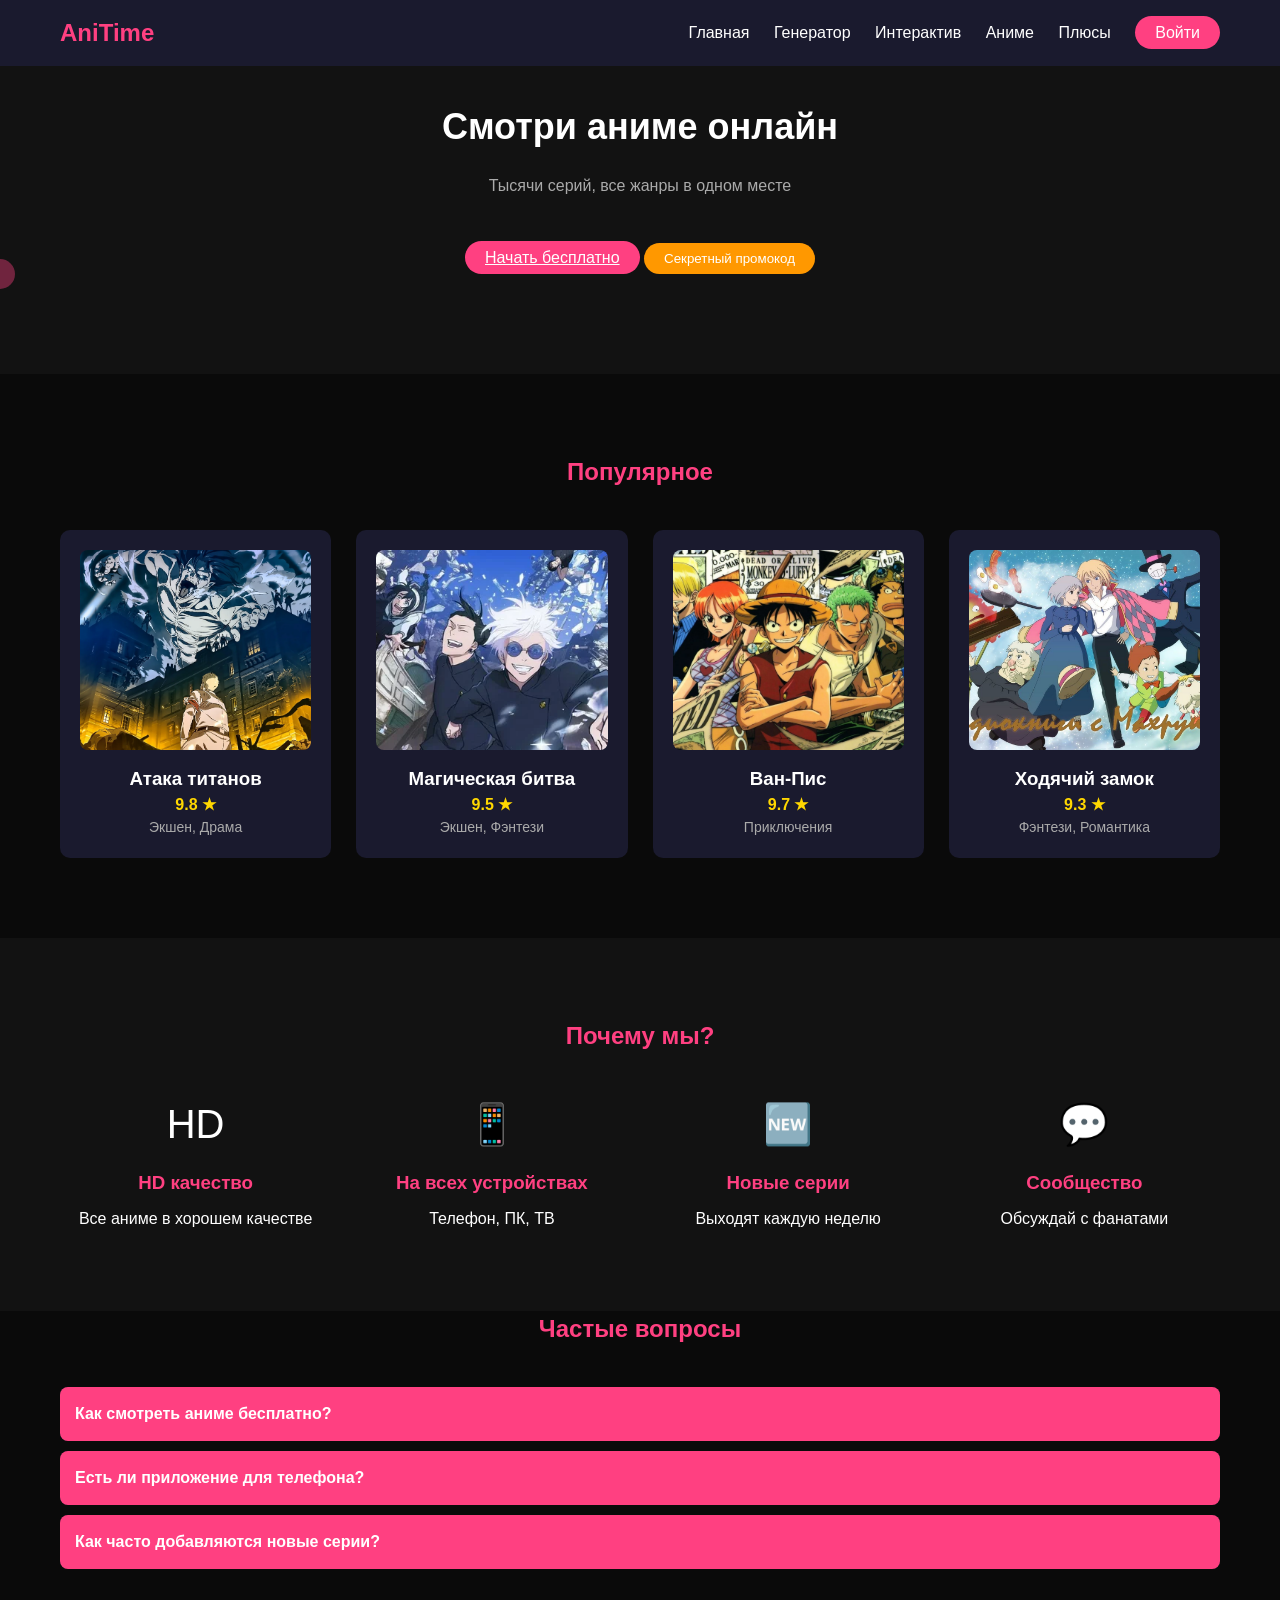
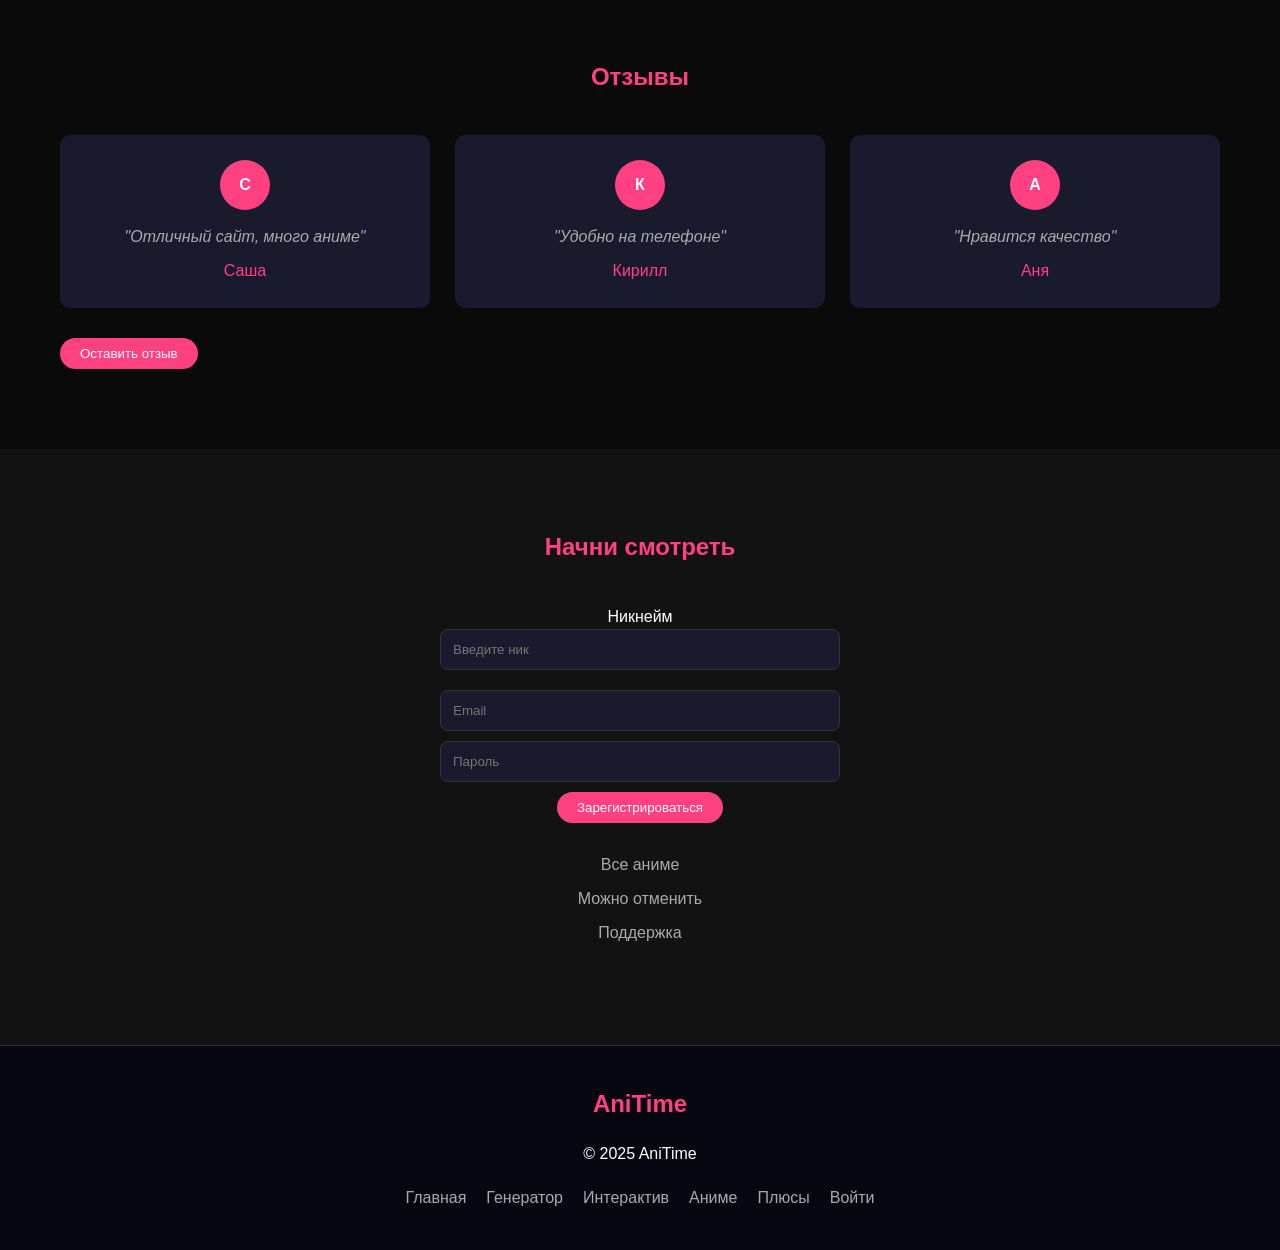
==== commit b3bc7de5: "final" ====
--- a/index.html
+++ b/index.html
@@ -13,6 +13,7 @@
             <nav>
                 <a href="index.html">Главная</a>
                 <a href="generator.html">Генератор</a>
+                <a href="interactive.html">Интерактив</a>
                 <a href="#anime">Аниме</a>
                 <a href="#features">Плюсы</a>
                 <a href="#start" class="btn" id="loginBtn">Войти</a>
@@ -25,44 +26,35 @@
             <h1>Смотри аниме онлайн</h1>
             <p>Тысячи серий, все жанры в одном месте</p>
             <a href="#start" class="btn">Начать бесплатно</a>
-        </div>
+            <button id="popupTrigger" class="btn" style="background:#ff9800; margin-top:15px;">Секретный промокод</button>
+        </div>
+        <div id="mouseFollower" class="mouse-follower"></div>
     </section>
 
     <section class="anime" id="anime">
         <div class="container">
             <h2>Популярное</h2>
             <div class="cards">
-                <div class="card" onclick="alert('Атака титанов - легендарное аниме!')">
-                    <div class="card-img">
-                        <img src="Pictures/AttackOnTitan.webp" alt="Атака титанов">
-                    </div>
+                <div class="card" data-title="Атака титанов">
+                    <div class="card-img"><img src="Pictures/AttackOnTitan.webp" alt="Атака титанов"></div>
                     <h3>Атака титанов</h3>
                     <p class="rating">9.8 ★</p>
                     <p class="genre">Экшен, Драма</p>
                 </div>
-                
-                <div class="card" onclick="alert('Магическая битва - суперхит!')">
-                    <div class="card-img">
-                        <img src="Pictures/JujutsuKaisen.webp" alt="Магическая битва">
-                    </div>
+                <div class="card" data-title="Магическая битва">
+                    <div class="card-img"><img src="Pictures/JujutsuKaisen.webp" alt="Магическая битва"></div>
                     <h3>Магическая битва</h3>
                     <p class="rating">9.5 ★</p>
                     <p class="genre">Экшен, Фэнтези</p>
                 </div>
-                
-                <div class="card" onclick="alert('Ван-Пис - смотрите все 1000+ серий!')">
-                    <div class="card-img">
-                        <img src="Pictures/OnePiace.jpg" alt="Ван-Пис">
-                    </div>
+                <div class="card" data-title="Ван-Пис">
+                    <div class="card-img"><img src="Pictures/OnePiace.jpg" alt="Ван-Пис"></div>
                     <h3>Ван-Пис</h3>
                     <p class="rating">9.7 ★</p>
                     <p class="genre">Приключения</p>
                 </div>
-                
-                <div class="card" onclick="alert('Ходячий замок - шедевр Миядзаки')">
-                    <div class="card-img">
-                        <img src="Pictures/TheWalkingCastle.jpg" alt="Ходячий замок">
-                    </div>
+                <div class="card" data-title="Ходячий замок">
+                    <div class="card-img"><img src="Pictures/TheWalkingCastle.jpg" alt="Ходячий замок"></div>
                     <h3>Ходячий замок</h3>
                     <p class="rating">9.3 ★</p>
                     <p class="genre">Фэнтези, Романтика</p>
@@ -75,29 +67,21 @@
         <div class="container">
             <h2>Почему мы?</h2>
             <div class="features-grid">
-                <div class="feature">
-                    <div class="icon">HD</div>
-                    <h3>HD качество</h3>
-                    <p>Все аниме в хорошем качестве</p>
-                </div>
-                
-                <div class="feature">
-                    <div class="icon">📱</div>
-                    <h3>На всех устройствах</h3>
-                    <p>Телефон, ПК, ТВ</p>
-                </div>
-                
-                <div class="feature">
-                    <div class="icon">🆕</div>
-                    <h3>Новые серии</h3>
-                    <p>Выходят каждую неделю</p>
-                </div>
-                
-                <div class="feature">
-                    <div class="icon">💬</div>
-                    <h3>Сообщество</h3>
-                    <p>Обсуждай с фанатами</p>
-                </div>
+                <div class="feature"><div class="icon">HD</div><h3>HD качество</h3><p>Все аниме в хорошем качестве</p></div>
+                <div class="feature"><div class="icon">📱</div><h3>На всех устройствах</h3><p>Телефон, ПК, ТВ</p></div>
+                <div class="feature"><div class="icon">🆕</div><h3>Новые серии</h3><p>Выходят каждую неделю</p></div>
+                <div class="feature"><div class="icon">💬</div><h3>Сообщество</h3><p>Обсуждай с фанатами</p></div>
+            </div>
+        </div>
+    </section>
+
+    <section class="faq-section">
+        <div class="container">
+            <h2>Частые вопросы</h2>
+            <div class="accordion">
+                <div class="accordion-item"><div class="accordion-header">Как смотреть аниме бесплатно?</div><div class="accordion-content">Достаточно зарегистрироваться – первый месяц бесплатно. После этого можно выбрать любой тариф.</div></div>
+                <div class="accordion-item"><div class="accordion-header">Есть ли приложение для телефона?</div><div class="accordion-content">Да, приложение доступно в App Store и Google Play.</div></div>
+                <div class="accordion-item"><div class="accordion-header">Как часто добавляются новые серии?</div><div class="accordion-content">Новые серии выходят каждую неделю, сразу после японского эфира.</div></div>
             </div>
         </div>
     </section>
@@ -105,43 +89,33 @@
     <section class="reviews">
         <div class="container">
             <h2>Отзывы</h2>
-            <div class="review-cards">
-                <div class="review">
-                    <div class="avatar">С</div>
-                    <p>"Отличный сайт, много аниме"</p>
-                    <span>Саша</span>
-                </div>
-                
-                <div class="review">
-                    <div class="avatar">К</div>
-                    <p>"Удобно на телефоне"</p>
-                    <span>Кирилл</span>
-                </div>
-                
-                <div class="review">
-                    <div class="avatar">А</div>
-                    <p>"Нравится качество"</p>
-                    <span>Аня</span>
-                </div>
-            </div>
+            <div class="review-cards" id="reviewsContainer">
+                <div class="review"><div class="avatar">С</div><p>"Отличный сайт, много аниме"</p><span>Саша</span></div>
+                <div class="review"><div class="avatar">К</div><p>"Удобно на телефоне"</p><span>Кирилл</span></div>
+                <div class="review"><div class="avatar">А</div><p>"Нравится качество"</p><span>Аня</span></div>
+            </div>
+            <button id="addReviewBtn" class="btn" style="margin-top: 30px;">Оставить отзыв</button>
         </div>
     </section>
 
     <section class="start" id="start">
         <div class="container">
             <h2>Начни смотреть</h2>
-            
             <form id="regForm">
-                <input type="email" placeholder="Email" required>
-                <input type="password" placeholder="Пароль" required>
+                <div class="username-field">
+                    <label>Никнейм</label>
+                    <input type="text" id="usernameReg" placeholder="Введите ник" autocomplete="off">
+                </div>
+                <input type="email" id="emailReg" placeholder="Email" required>
+                <input type="password" id="passwordReg" placeholder="Пароль" required>
                 <button type="submit" class="btn">Зарегистрироваться</button>
             </form>
-            
             <div class="benefits">
-                <p>✓ Все аниме</p>
-                <p>✓ Можно отменить</p>
-                <p>✓ Поддержка</p>
-            </div>
+                <p>Все аниме</p>
+                <p>Можно отменить</p>
+                <p>Поддержка</p>
+            </div>
+            <div id="footnotesArea" class="footnotes-container"></div>
         </div>
     </section>
 
@@ -153,6 +127,7 @@
                 <div class="links">
                     <a href="index.html">Главная</a>
                     <a href="generator.html">Генератор</a>
+                    <a href="interactive.html">Интерактив</a>
                     <a href="#anime">Аниме</a>
                     <a href="#features">Плюсы</a>
                     <a href="#start">Войти</a>
@@ -161,16 +136,120 @@
         </div>
     </footer>
 
+    <div id="popupOverlay" class="popup-overlay">
+        <div class="popup-content">
+            <span class="popup-close">&times;</span>
+            <h3>Секретный промокод</h3>
+            <p>Введите <strong>ANITIME2025</strong> при регистрации и получите месяц премиум-доступа в подарок!</p>
+            <button class="btn close-popup">Закрыть</button>
+        </div>
+    </div>
+
     <script>
-        document.getElementById('regForm').addEventListener('submit', function(e) {
-            e.preventDefault();
-            alert('Демо-режим: регистрация временно недоступна. Спасибо за интерес!');
-        });
-        
-        document.getElementById('loginBtn').addEventListener('click', function(e) {
-            e.preventDefault();
-            alert('Демо-режим: вход будет доступен после регистрации.');
-        });
+        const accordionHeaders = document.querySelectorAll('.accordion-header');
+        accordionHeaders.forEach(header => {
+            header.addEventListener('click', () => {
+                const content = header.nextElementSibling;
+                const isOpen = content.style.maxHeight;
+                document.querySelectorAll('.accordion-content').forEach(c => c.style.maxHeight = null);
+                if (!isOpen) content.style.maxHeight = content.scrollHeight + 'px';
+            });
+        });
+
+        const popupOverlay = document.getElementById('popupOverlay');
+        const popupTrigger = document.getElementById('popupTrigger');
+        const closePopupBtns = document.querySelectorAll('.popup-close, .close-popup');
+        function openPopup() { popupOverlay.classList.add('active'); }
+        function closePopup() { popupOverlay.classList.remove('active'); }
+        if(popupTrigger) popupTrigger.addEventListener('click', openPopup);
+        closePopupBtns.forEach(btn => btn.addEventListener('click', closePopup));
+        if(popupOverlay) popupOverlay.addEventListener('click', (e) => { if(e.target === popupOverlay) closePopup(); });
+
+        const reviewsContainer = document.getElementById('reviewsContainer');
+        document.getElementById('addReviewBtn').addEventListener('click', () => {
+            const name = prompt("Ваше имя:");
+            if(!name) return;
+            const text = prompt("Ваш отзыв:");
+            if(!text) return;
+            const newReview = document.createElement('div');
+            newReview.className = 'review';
+            newReview.style.opacity = '0';
+            newReview.style.transform = 'translateY(20px)';
+            newReview.innerHTML = `<div class="avatar">${name[0].toUpperCase()}</div><p>"${text}"</p><span>${name}</span>`;
+            reviewsContainer.appendChild(newReview);
+            setTimeout(() => { newReview.style.opacity = '1'; newReview.style.transform = 'translateY(0)'; }, 10);
+        });
+
+        const follower = document.getElementById('mouseFollower');
+        document.addEventListener('mousemove', (e) => {
+            follower.style.left = e.clientX + 'px';
+            follower.style.top = e.clientY + 'px';
+        });
+
+        document.querySelectorAll('.card').forEach(card => {
+            card.addEventListener('mouseenter', () => {
+                card.style.transform = 'scale(1.05)';
+                card.style.boxShadow = '0 0 20px #ff4081';
+            });
+            card.addEventListener('mouseleave', () => {
+                card.style.transform = 'scale(1)';
+                card.style.boxShadow = 'none';
+            });
+        });
+
+        document.addEventListener('keydown', (e) => {
+            if(e.key === 'Escape') closePopup();
+            if(e.key === 'r' || e.key === 'R') window.location.href = 'generator.html';
+        });
+
+        const regForm = document.getElementById('regForm');
+        const footnotesContainer = document.getElementById('footnotesArea');
+
+        function escapeHtml(str) {
+            if (!str) return '';
+            return str.replace(/[&<>]/g, function(m) {
+                if (m === '&') return '&amp;';
+                if (m === '<') return '&lt;';
+                if (m === '>') return '&gt;';
+                return m;
+            });
+        }
+
+        function addRegistrationFootnote(username, email, password) {
+            if (!footnotesContainer) return;
+            const now = new Date();
+            const timeStr = now.toLocaleTimeString('ru-RU', { hour: '2-digit', minute: '2-digit', second: '2-digit' });
+            const dateStr = now.toLocaleDateString('ru-RU');
+            const fullDateTime = `${dateStr} в ${timeStr}`;
+            const footnote = document.createElement('div');
+            footnote.className = 'reg-footnote';
+            footnote.innerHTML = `
+                <strong>${escapeHtml(username)}</strong><br>
+                📧 ${escapeHtml(email)}<br>
+                🔑 ${escapeHtml(password)}<br>
+                <small>🕒 Зарегистрирован: ${fullDateTime}</small>
+            `;
+            footnotesContainer.appendChild(footnote);
+            footnote.scrollIntoView({ behavior: 'smooth', block: 'nearest' });
+        }
+
+        if (regForm) {
+            regForm.addEventListener('submit', (e) => {
+                e.preventDefault();
+                const username = document.getElementById('usernameReg').value.trim();
+                const email = document.getElementById('emailReg').value.trim();
+                const password = document.getElementById('passwordReg').value;
+                if (!email.includes('@')) {
+                    return;
+                }
+                addRegistrationFootnote(username || 'Аноним', email, password);
+                const emailInput = document.getElementById('emailReg');
+                emailInput.style.borderColor = '#4caf50';
+                setTimeout(() => { emailInput.style.borderColor = '#333'; }, 600);
+            });
+        }
+
+        document.getElementById('loginBtn').addEventListener('click', (e) => e.preventDefault());
     </script>
 </body>
 </html>
--- a/style.css
+++ b/style.css
@@ -42,11 +42,9 @@
     color: white;
     text-decoration: none;
     margin-left: 20px;
-}
-
-nav a:hover {
-    color: #ff4081;
-}
+    transition: 0.2s;
+}
+nav a:hover { color: #ff4081; }
 
 .btn {
     background: #ff4081;
@@ -55,30 +53,33 @@
     border-radius: 20px;
     border: none;
     cursor: pointer;
-}
+    transition: 0.2s;
+}
+.btn:hover { background: #e91e63; transform: scale(1.02); }
 
 .hero {
     padding: 100px 0;
     text-align: center;
     background: #121212;
-}
-
-.hero h1 {
-    font-size: 36px;
-    margin-bottom: 20px;
-}
-
-.hero p {
-    color: #aaa;
-    margin-bottom: 30px;
-}
-
-.anime {
-    padding: 80px 0;
-    background: #0a0a0a;
-}
-
-.anime h2, .features h2, .reviews h2, .start h2 {
+    position: relative;
+}
+.hero h1 { font-size: 36px; margin-bottom: 20px; }
+.hero p { color: #aaa; margin-bottom: 30px; }
+
+.mouse-follower {
+    position: fixed;
+    width: 30px;
+    height: 30px;
+    border-radius: 50%;
+    background: rgba(255,64,129,0.4);
+    pointer-events: none;
+    transform: translate(-50%, -50%);
+    z-index: 999;
+    transition: 0.05s linear;
+}
+
+.anime { padding: 80px 0; background: #0a0a0a; }
+.anime h2, .features h2, .reviews h2, .start h2, .faq-section h2, .interactive-grid h2 {
     text-align: center;
     margin-bottom: 40px;
     color: #ff4081;
@@ -89,254 +90,313 @@
     grid-template-columns: repeat(auto-fit, minmax(250px, 1fr));
     gap: 25px;
 }
-
 .card {
     background: #1a1a2e;
     border-radius: 10px;
     padding: 20px;
     text-align: center;
-}
-
-.card-img {
-    height: 200px;
-    background: #333;
-    border-radius: 8px;
-    margin-bottom: 15px;
-    overflow: hidden;
-}
-
-.card-img img {
-    width: 100%;
-    height: 100%;
-    object-fit: cover;
-}
-
-.card h3 {
-    margin: 10px 0;
-}
-
-.rating {
-    color: gold;
-    font-weight: bold;
-}
-
-.genre {
-    color: #aaa;
-    font-size: 14px;
-}
-
-.features {
-    padding: 80px 0;
-    background: #121212;
-}
-
-.features-grid {
-    display: grid;
-    grid-template-columns: repeat(auto-fit, minmax(200px, 1fr));
-    gap: 25px;
-}
-
-.feature {
-    text-align: center;
-    padding: 20px;
-}
-
-.icon {
-    font-size: 40px;
-    margin-bottom: 15px;
-}
-
-.feature h3 {
-    color: #ff4081;
-    margin-bottom: 10px;
-}
-
-.feature p {
-    color: #aaa;
-}
-
-.reviews {
-    padding: 80px 0;
-    background: #0a0a0a;
-}
-
-.review-cards {
-    display: grid;
-    grid-template-columns: repeat(auto-fit, minmax(300px, 1fr));
-    gap: 25px;
-}
-
+    transition: all 0.3s ease;
+    cursor: pointer;
+}
+.card-img { height: 200px; background: #333; border-radius: 8px; margin-bottom: 15px; overflow: hidden; }
+.card-img img { width: 100%; height: 100%; object-fit: cover; }
+.rating { color: gold; font-weight: bold; }
+.genre { color: #aaa; font-size: 14px; }
+
+.features { padding: 80px 0; background: #121212; }
+.features-grid { display: grid; grid-template-columns: repeat(auto-fit, minmax(200px, 1fr)); gap: 25px; }
+.feature { text-align: center; }
+.icon { font-size: 40px; margin-bottom: 15px; }
+.feature h3 { color: #ff4081; margin-bottom: 10px; }
+
+.reviews { padding: 80px 0; background: #0a0a0a; }
+.review-cards { display: grid; grid-template-columns: repeat(auto-fit, minmax(300px, 1fr)); gap: 25px; }
 .review {
     background: #1a1a2e;
     padding: 25px;
     border-radius: 10px;
     text-align: center;
-}
-
+    transition: all 0.3s ease;
+}
 .avatar {
-    width: 50px;
-    height: 50px;
+    width: 50px; height: 50px; background: #ff4081; border-radius: 50%;
+    margin: 0 auto 15px; display: flex; align-items: center; justify-content: center; font-weight: bold;
+}
+.review p { color: #aaa; font-style: italic; margin-bottom: 10px; }
+.review span { color: #ff4081; }
+
+.start { padding: 80px 0; background: #121212; text-align: center; }
+form { max-width: 400px; margin: 0 auto 30px; }
+input {
+    width: 100%; padding: 12px; margin-bottom: 15px;
+    background: #1a1a2e; border: 1px solid #333; border-radius: 8px; color: white;
+}
+.benefits p { margin: 10px 0; color: #aaa; }
+
+.footer {
+    background: #070711; padding: 40px 0; text-align: center;
+    border-top: 1px solid #333;
+}
+.footer-content { display: flex; flex-direction: column; align-items: center; gap: 20px; }
+.footer-logo { font-size: 24px; color: #ff4081; font-weight: bold; }
+.links { display: flex; gap: 20px; flex-wrap: wrap; justify-content: center; }
+.links a { color: #aaa; text-decoration: none; }
+.links a:hover { color: #ff4081; }
+
+.accordion-item {
+    background: #1a1a2e;
+    margin-bottom: 10px;
+    border-radius: 8px;
+}
+.accordion-header {
+    padding: 15px;
     background: #ff4081;
-    border-radius: 50%;
-    margin: 0 auto 15px;
+    cursor: pointer;
+    font-weight: bold;
+    border-radius: 8px;
+}
+.accordion-content {
+    max-height: 0;
+    overflow: hidden;
+    transition: max-height 0.3s ease;
+    padding: 0 15px;
+    background: #2a2a3e;
+    border-radius: 0 0 8px 8px;
+}
+.accordion-content p { margin: 15px 0; }
+
+.popup-overlay {
+    position: fixed;
+    top: 0; left: 0;
+    width: 100%; height: 100%;
+    background: rgba(0,0,0,0.8);
     display: flex;
     align-items: center;
     justify-content: center;
+    z-index: 1000;
+    visibility: hidden;
+    opacity: 0;
+    transition: 0.2s;
+}
+.popup-overlay.active { visibility: visible; opacity: 1; }
+
+.popup-content {
+    background: #1a1a2e;
+    padding: 30px;
+    border-radius: 20px;
+    max-width: 400px;
+    text-align: center;
+    position: relative;
+}
+.popup-close {
+    position: absolute;
+    top: 10px; right: 15px;
+    font-size: 28px;
+    cursor: pointer;
+}
+
+.lightbox {
+    position: fixed;
+    top: 0; left: 0;
+    width: 100%; height: 100%;
+    background: rgba(0,0,0,0.9);
+    display: flex;
+    align-items: center;
+    justify-content: center;
+    z-index: 1001;
+    visibility: hidden;
+    opacity: 0;
+    transition: 0.2s;
+}
+.lightbox.active { visibility: visible; opacity: 1; }
+.lightbox-img { max-width: 90%; max-height: 90%; object-fit: contain; }
+.lightbox-close {
+    position: absolute;
+    top: 20px; right: 30px;
+    font-size: 40px;
+    color: white;
+    cursor: pointer;
+}
+
+.carousel-container { background: #1a1a2e; border-radius: 20px; padding: 20px; margin-top: 40px; }
+.carousel { display: flex; align-items: center; gap: 10px; }
+.carousel-track { display: flex; overflow: hidden; width: 100%; transition: transform 0.3s ease; }
+.carousel-slide { flex: 0 0 100%; text-align: center; }
+.carousel-slide img { width: 100%; max-height: 200px; object-fit: cover; border-radius: 12px; }
+.carousel-btn { background: #ff4081; border: none; color: white; font-size: 24px; padding: 10px 15px; border-radius: 50%; cursor: pointer; }
+@media (min-width: 768px) { .carousel-slide { flex: 0 0 33.33%; } }
+
+.interactive-grid {
+    display: grid;
+    grid-template-columns: repeat(auto-fit, minmax(400px, 1fr));
+    gap: 40px;
+    padding: 40px 0;
+}
+.card-form-block, .image-picker-block, .gallery-block, .accordion-block, .popup-block {
+    background: #1a1a2e;
+    padding: 25px;
+    border-radius: 20px;
+}
+.form-group { margin-bottom: 15px; }
+.form-group label { display: block; margin-bottom: 5px; color: #ff4081; }
+.form-row { display: flex; gap: 15px; }
+.error { color: #ff9800; font-size: 12px; }
+.main-image img { width: 100%; max-height: 300px; object-fit: cover; border-radius: 12px; }
+.thumbnails { display: flex; gap: 10px; margin-top: 15px; flex-wrap: wrap; }
+.thumbnails img { width: 80px; height: 80px; object-fit: cover; border-radius: 8px; cursor: pointer; transition: 0.2s; }
+.thumbnails img:hover { transform: scale(1.05); border: 2px solid #ff4081; }
+.gallery-thumbs { display: flex; gap: 15px; flex-wrap: wrap; }
+.gallery-thumbs img { width: 100px; height: 100px; object-fit: cover; border-radius: 12px; cursor: pointer; transition: 0.2s; }
+.gallery-thumbs img:hover { transform: scale(1.05); }
+
+/* Стили для генератора (исправление фото) */
+.result-card {
+    background: #1a1a2e;
+    border-radius: 20px;
+    padding: 30px;
+    max-width: 500px;
+    margin: 0 auto;
+    text-align: center;
+    animation: fadeIn 0.4s ease;
+}
+.random-number {
+    background: #ff4081;
+    display: inline-block;
+    padding: 8px 18px;
+    border-radius: 40px;
     font-weight: bold;
-}
-
-.review p {
+    margin-bottom: 20px;
+    font-size: 18px;
+}
+.anime-title {
+    color: #ff4081;
+    margin-bottom: 15px;
+    font-size: 28px;
+}
+.anime-poster {
+    margin: 20px 0;
+    border-radius: 12px;
+    overflow: hidden;
+    box-shadow: 0 5px 15px rgba(0,0,0,0.3);
+    background: #0a0a0a;
+    display: flex;
+    justify-content: center;
+    align-items: center;
+}
+.anime-poster img {
+    width: 100%;
+    max-height: 350px;
+    object-fit: contain;   /* чтобы картинка не выходила за рамки и не искажалась */
+    display: block;
+}
+.anime-desc {
+    color: #ccc;
+    line-height: 1.5;
+    margin-top: 15px;
+}
+.mouse-coords {
+    font-size: 12px;
     color: #aaa;
+    margin-top: 15px;
+    background: #0a0a0a;
+    display: inline-block;
+    padding: 5px 10px;
+    border-radius: 20px;
+}
+.number-buttons {
+    display: flex;
+    gap: 10px;
+    justify-content: center;
+    margin-top: 20px;
+}
+.number-buttons button {
+    background: #ff4081;
+    border: none;
+    color: white;
+    width: 40px;
+    height: 40px;
+    border-radius: 50%;
+    font-weight: bold;
+    cursor: pointer;
+    transition: 0.2s;
+}
+.number-buttons button:hover {
+    transform: scale(1.1);
+    background: #ff9800;
+}
+
+@keyframes fadeIn {
+    from { opacity: 0; transform: scale(0.95); }
+    to { opacity: 1; transform: scale(1); }
+}
+@keyframes shake {
+    0% { transform: translateX(0); }
+    25% { transform: translateX(-5px); }
+    75% { transform: translateX(5px); }
+    100% { transform: translateX(0); }
+}
+
+@media (max-width: 600px) {
+    .result-card { padding: 20px; margin: 0 15px; }
+    .anime-title { font-size: 22px; }
+}
+
+@media (max-width: 768px) {
+    .header .container { flex-direction: column; gap: 15px; }
+    nav { display: flex; flex-wrap: wrap; justify-content: center; gap: 15px; }
+    .interactive-grid { grid-template-columns: 1fr; }
+}
+/* Сноски регистрации */
+.footnotes-container {
+    margin-top: 20px;
+    max-width: 500px;
+    margin-left: auto;
+    margin-right: auto;
+}
+
+.reg-footnote {
+    background: #1a1a2e;
+    border-left: 4px solid #ff4081;
+    padding: 10px 15px;
+    margin-top: 12px;
+    border-radius: 10px;
+    font-size: 14px;
+    color: #ddd;
+    text-align: left;
+    animation: fadeSlideUp 0.3s ease;
+    word-break: break-word;
+}
+
+.reg-footnote strong {
+    color: #ff4081;
+}
+
+.reg-footnote small {
+    color: #aaa;
+    font-size: 11px;
+    display: block;
+    margin-top: 4px;
+}
+
+@keyframes fadeSlideUp {
+    from {
+        opacity: 0;
+        transform: translateY(8px);
+    }
+    to {
+        opacity: 1;
+        transform: translateY(0);
+    }
+}
+
+.start input {
     margin-bottom: 10px;
-    font-style: italic;
-}
-
-.review span {
-    color: #ff4081;
-}
-
-.start {
-    padding: 80px 0;
-    background: #121212;
-    text-align: center;
-}
-
-.start p {
-    color: #aaa;
-    margin-bottom: 30px;
-}
-
-form {
-    max-width: 400px;
-    margin: 0 auto 30px;
-}
-
-input {
-    width: 100%;
-    padding: 12px;
-    margin-bottom: 15px;
-    background: #1a1a2e;
-    border: 1px solid #333;
-    border-radius: 8px;
-    color: white;
-}
-
-.benefits {
-    color: #aaa;
-}
-
-.benefits p {
-    margin: 10px 0;
-}
-
-.footer {
-    background: #070711;
-    padding: 40px 0;
-    text-align: center;
-    border-top: 1px solid #333;
-}
-
-.footer-content {
-    display: flex;
-    flex-direction: column;
-    align-items: center;
-    gap: 20px;
-}
-
-.footer-logo {
-    font-size: 24px;
-    color: #ff4081;
-    font-weight: bold;
-}
-
-.links {
-    display: flex;
-    gap: 20px;
-    flex-wrap: wrap;
-    justify-content: center;
-}
-
-.links a {
-    color: #aaa;
-    text-decoration: none;
-}
-
-@media (max-width: 768px) {
-    .header .container {
-        flex-direction: column;
-        gap: 15px;
-    }
-    
-    nav {
-        display: flex;
-        flex-wrap: wrap;
-        justify-content: center;
-        gap: 15px;
-    }
-    
-    .cards, .features-grid, .review-cards {
-        grid-template-columns: repeat(2, 1fr);
-    }
-}
-
-@media (max-width: 480px) {
-    .cards, .features-grid, .review-cards {
-        grid-template-columns: 1fr;
-    }
-    
-    .hero {
-        padding: 80px 0;
-    }
-    
-    .hero h1 {
-        font-size: 28px;
-    }
-}
-    .result-card {
-        background: #1a1a2e;
-        border-radius: 20px;
-        padding: 30px;
-        max-width: 500px;
-        margin: 0 auto;
-        text-align: center;
-        animation: fadeIn 0.4s ease;
-    }
-    @keyframes fadeIn {
-        from { opacity: 0; transform: scale(0.95); }
-        to { opacity: 1; transform: scale(1); }
-    }
-    .random-number {
-        background: #ff4081;
-        display: inline-block;
-        padding: 8px 18px;
-        border-radius: 40px;
-        font-weight: bold;
-        margin-bottom: 20px;
-        font-size: 18px;
-    }
-    .anime-title {
-        color: #ff4081;
-        margin-bottom: 15px;
-        font-size: 28px;
-    }
-    .anime-poster {
-        margin: 20px 0;
-        border-radius: 12px;
-        overflow: hidden;
-        box-shadow: 0 5px 15px rgba(0,0,0,0.3);
-    }
-    .anime-poster img {
-        width: 100%;
-        max-height: 350px;
-        object-fit: cover;
-        display: block;
-    }
-    .anime-desc {
-        color: #ccc;
-        line-height: 1.5;
-        margin-top: 15px;
-    }
-    @media (max-width: 600px) {
-        .result-card { padding: 20px; margin: 0 15px; }
-        .anime-title { font-size: 22px; }
-    }+}
+
+.username-field {
+    margin-bottom: 10px;
+}
+
+.username-field label {
+    margin-bottom: 4px;
+}
